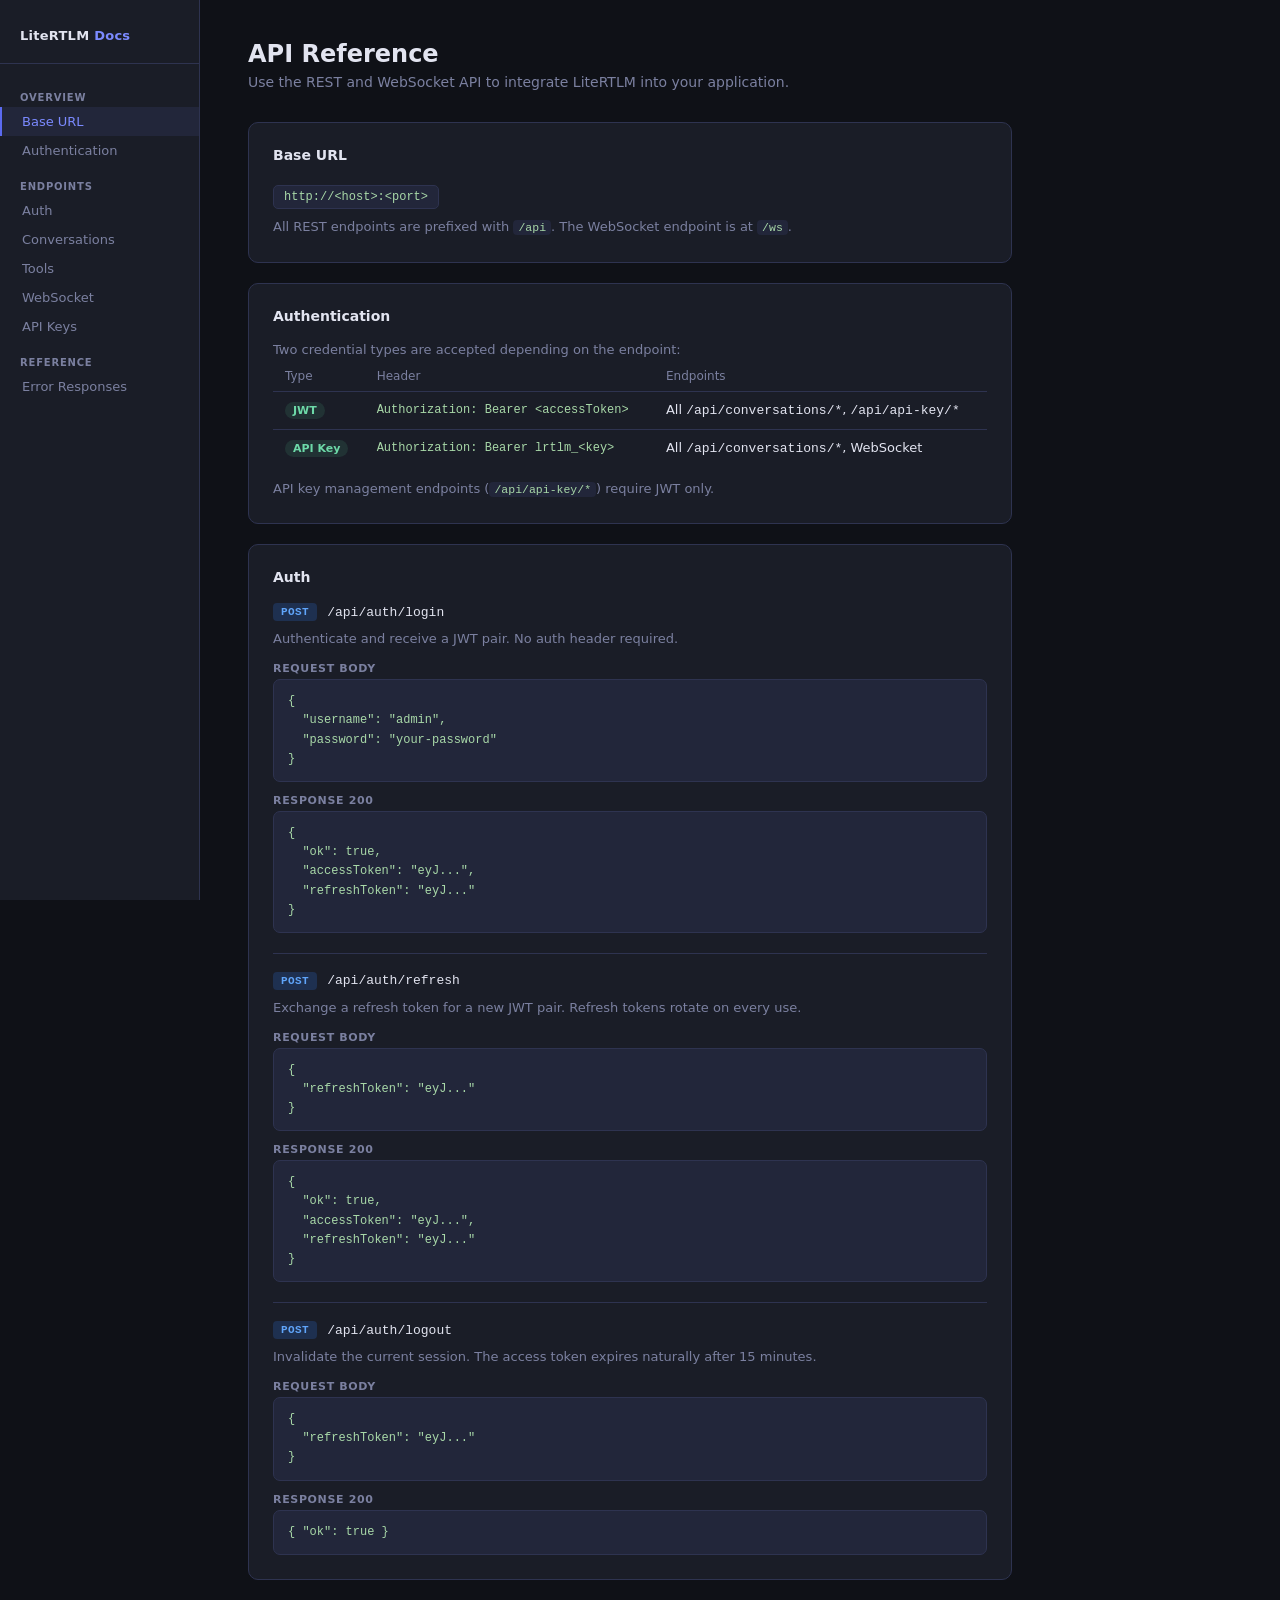
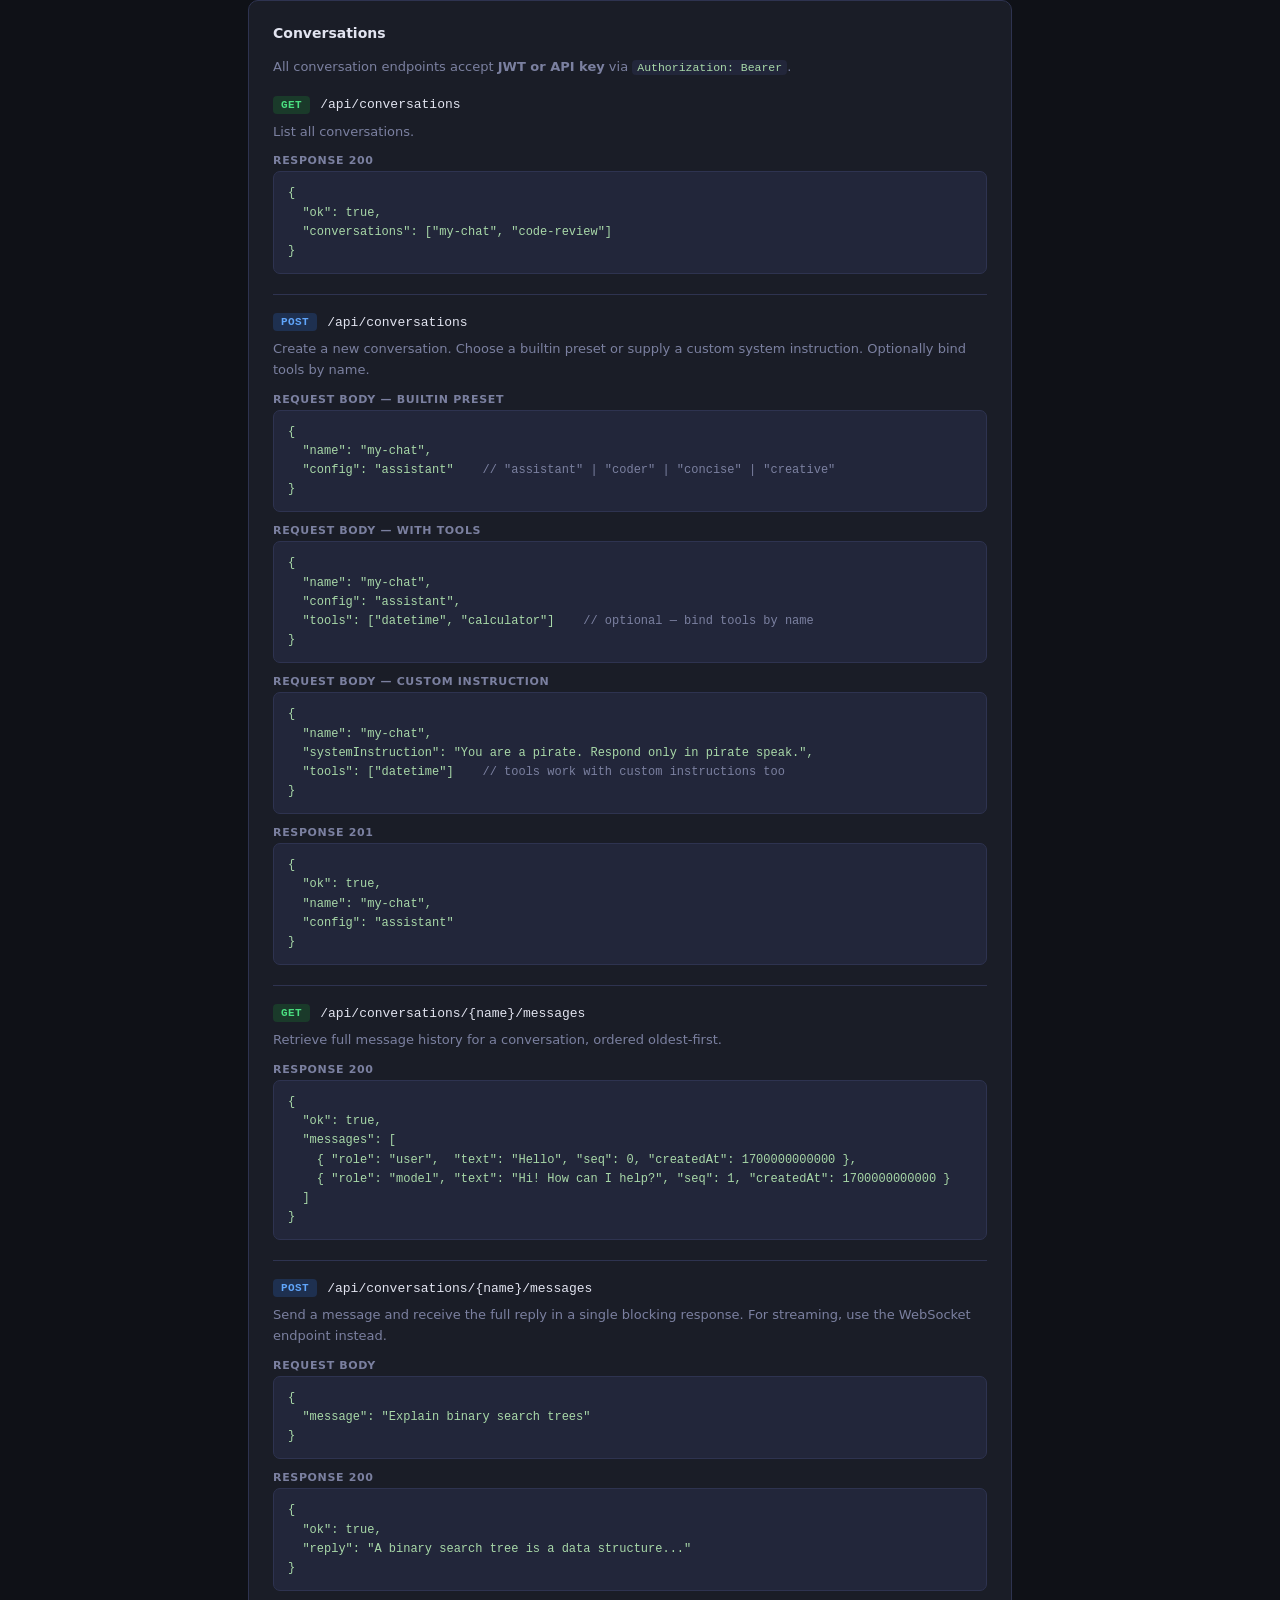
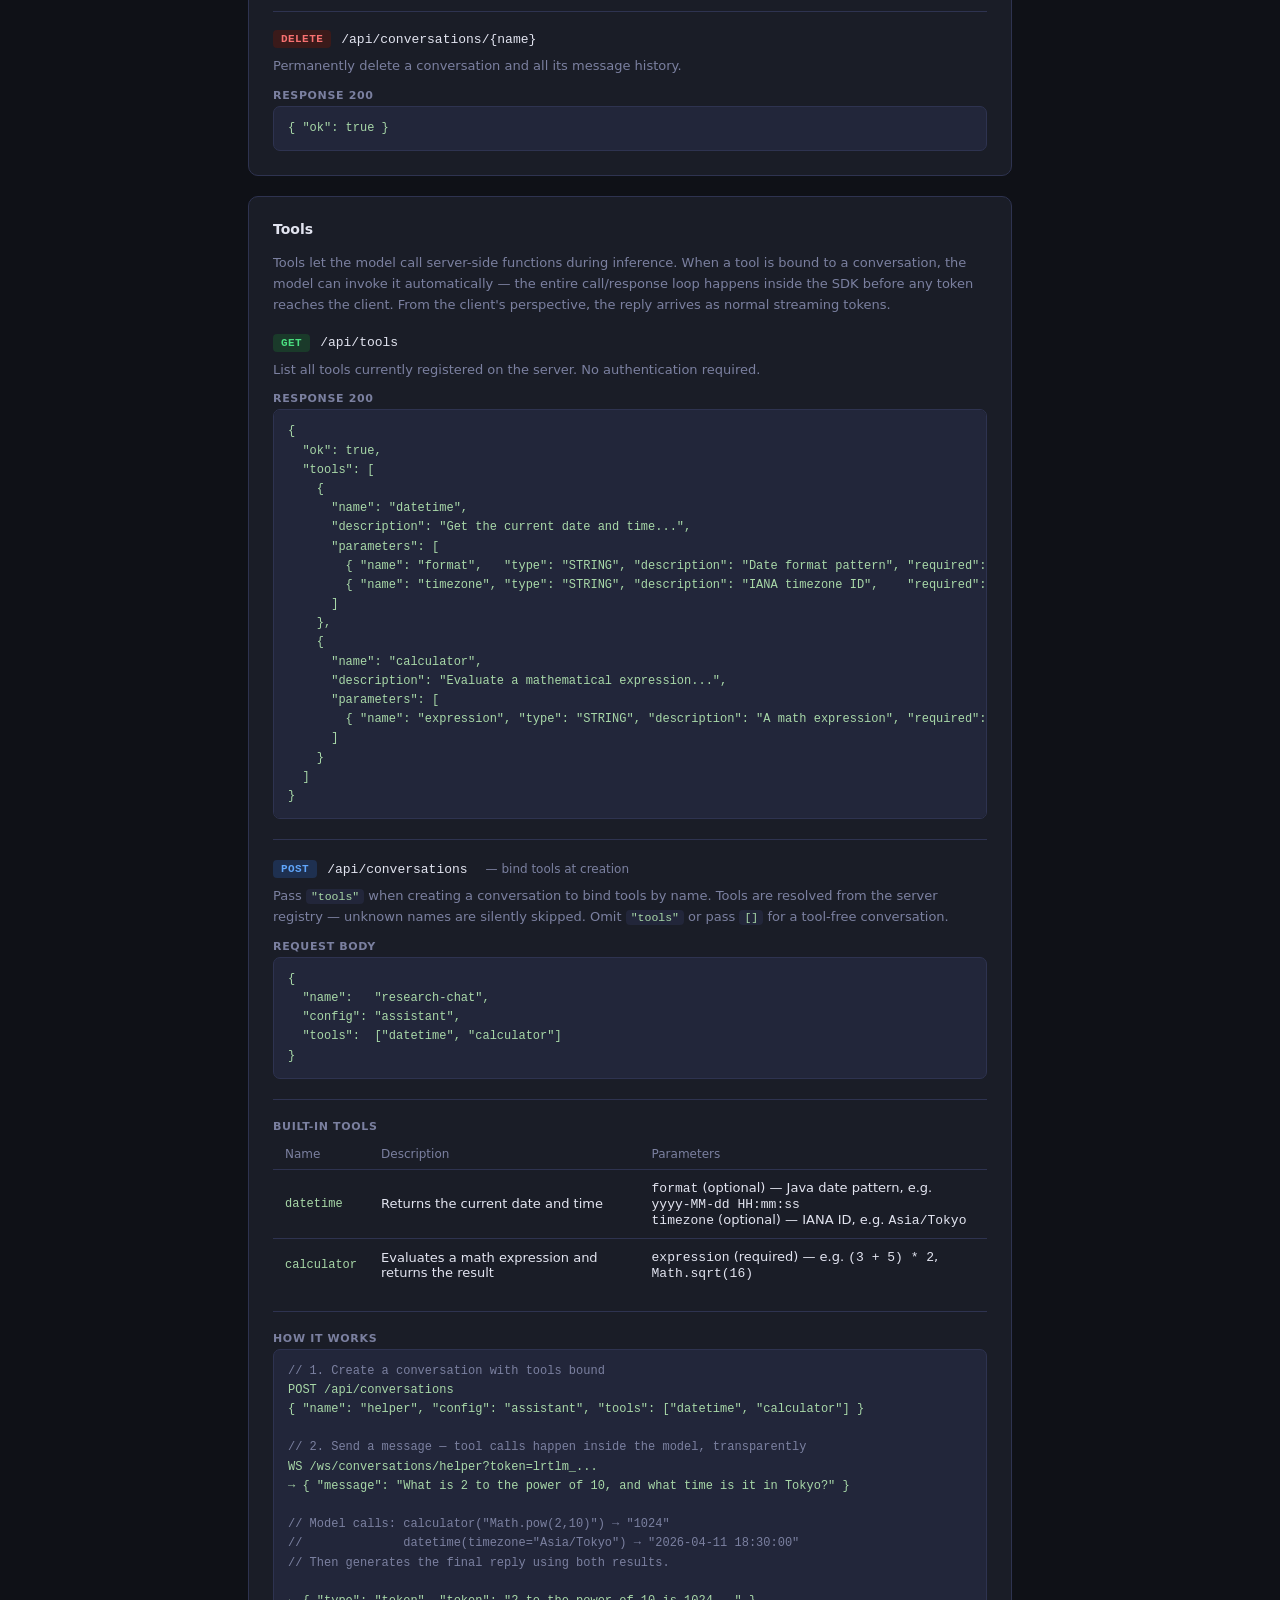
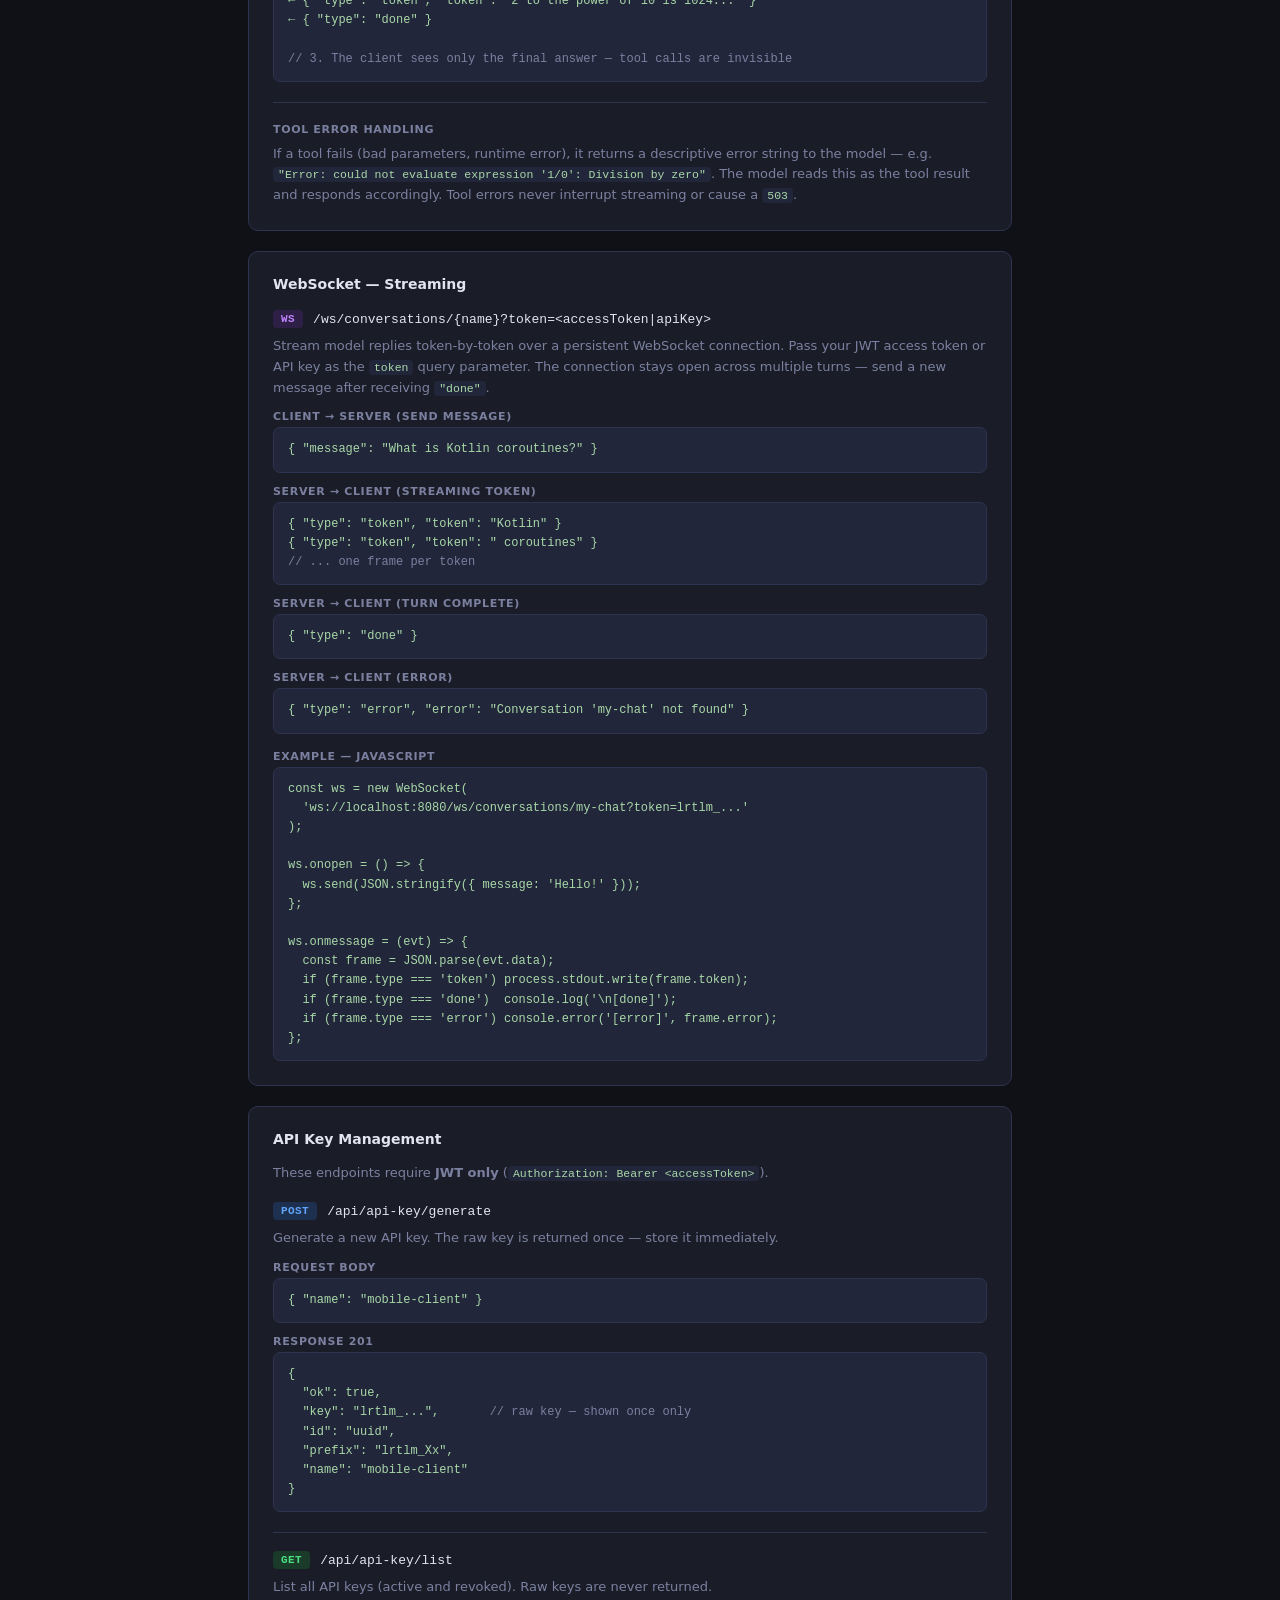
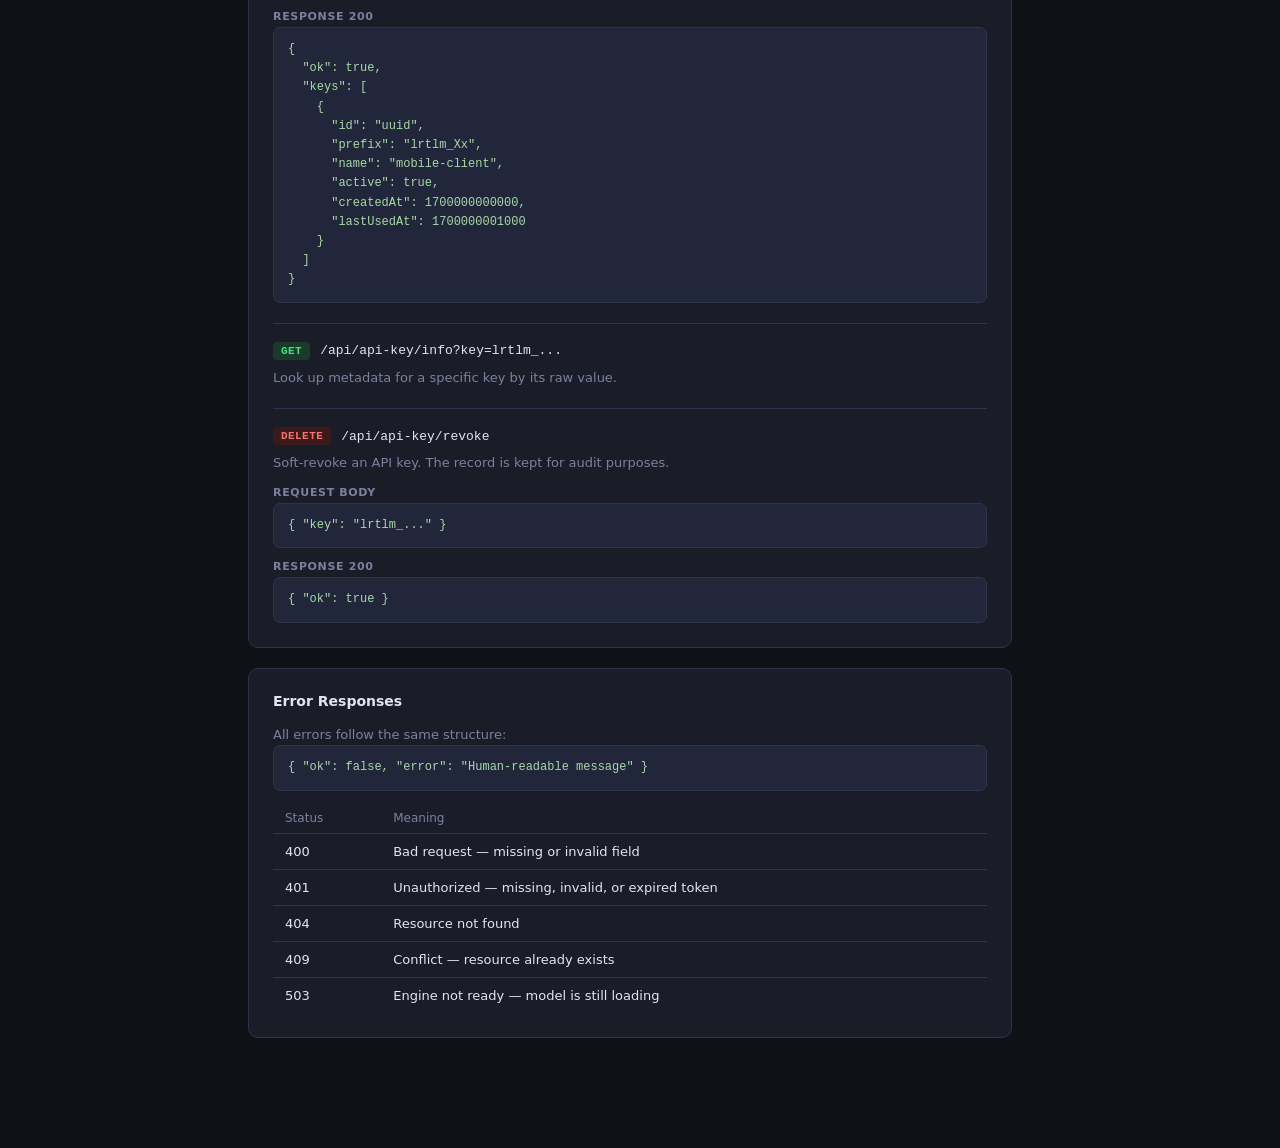
==== src/main/resources/static/docs.html @ c3e7288a "feat: add new built-in tools (RogoTool, GithubTool, TrelloTool); update ToolRegistry and message han" ====
<!DOCTYPE html>
<html lang="en">
<head>
  <meta charset="UTF-8">
  <meta name="viewport" content="width=device-width, initial-scale=1.0">
  <title>API Reference — LiteRTLM Gateway</title>
  <link rel="stylesheet" href="app.css">
  <style>
    /* ── Docs standalone layout ───────────────────────────────────── */
    html { scroll-behavior: smooth; }
    body { background: var(--bg); color: var(--text); font-family: var(--font); font-size: 14px; }

    .docs-layout {
      display: flex;
      min-height: 100vh;
    }

    /* Sticky left sidebar — sticks to viewport as the PAGE scrolls */
    .docs-sidebar {
      width: 200px;
      flex-shrink: 0;
      position: sticky;
      top: 0;
      height: 100vh;
      overflow-y: auto;
      background: var(--surface);
      border-right: 1px solid var(--border);
      padding: 28px 0 28px;
      display: flex;
      flex-direction: column;
    }

    .docs-sidebar-logo {
      font-size: 13px;
      font-weight: 700;
      color: var(--text);
      padding: 0 20px 20px;
      border-bottom: 1px solid var(--border);
      margin-bottom: 12px;
      letter-spacing: .02em;
    }
    .docs-sidebar-logo span { color: var(--accent-h); }

    .docs-sidebar a {
      display: block;
      padding: 7px 20px;
      font-size: 13px;
      color: var(--text-dim);
      text-decoration: none;
      border-left: 2px solid transparent;
      transition: color .15s, border-color .15s;
      cursor: pointer;
    }
    .docs-sidebar a:hover  { color: var(--text); border-left-color: var(--border); }
    .docs-sidebar a.active { color: var(--accent-h); border-left-color: var(--accent); font-weight: 500; }

    .docs-sidebar-section {
      font-size: 10px;
      font-weight: 700;
      text-transform: uppercase;
      letter-spacing: .08em;
      color: var(--text-dim);
      padding: 16px 20px 4px;
    }

    /* Main content — plain flow, window scrolls */
    .docs-content {
      flex: 1;
      padding: 40px 48px 80px;
      max-width: 860px;
      min-width: 0;
    }

    .docs-content h1 {
      font-size: 24px;
      font-weight: 700;
      margin-bottom: 6px;
    }

    .docs-content .subtitle {
      color: var(--text-dim);
      font-size: 14px;
      margin-bottom: 32px;
    }

    /* Section scroll-margin so sticky sidebar doesn't overlap anchors */
    .card[id] { scroll-margin-top: 24px; }
  </style>
</head>
<body>

<div class="docs-layout">

  <!-- ── Sidebar ──────────────────────────────────────────────────── -->
  <nav class="docs-sidebar">
    <div class="docs-sidebar-logo">LiteRTLM <span>Docs</span></div>

    <div class="docs-sidebar-section">Overview</div>
    <a href="#docs-baseurl">Base URL</a>
    <a href="#docs-authentication">Authentication</a>

    <div class="docs-sidebar-section">Endpoints</div>
    <a href="#docs-auth">Auth</a>
    <a href="#docs-conversations">Conversations</a>
    <a href="#docs-tools">Tools</a>
    <a href="#docs-websocket">WebSocket</a>
    <a href="#docs-apikeys">API Keys</a>

    <div class="docs-sidebar-section">Reference</div>
    <a href="#docs-errors">Error Responses</a>
  </nav>

  <!-- ── Content ──────────────────────────────────────────────────── -->
  <div class="docs-content" id="docs-content">

    <h1>API Reference</h1>
    <p class="subtitle">Use the REST and WebSocket API to integrate LiteRTLM into your application.</p>

    <!-- Base URL -->
    <div class="card" id="docs-baseurl">
      <div class="card-title">Base URL</div>
      <code class="docs-code-inline">http://&lt;host&gt;:&lt;port&gt;</code>
      <p class="docs-p">All REST endpoints are prefixed with <code>/api</code>. The WebSocket endpoint is at <code>/ws</code>.</p>
    </div>

    <!-- Authentication overview -->
    <div class="card" id="docs-authentication">
      <div class="card-title">Authentication</div>
      <p class="docs-p">Two credential types are accepted depending on the endpoint:</p>
      <table class="key-table">
        <thead><tr><th>Type</th><th>Header</th><th>Endpoints</th></tr></thead>
        <tbody>
          <tr>
            <td><span class="badge badge-active">JWT</span></td>
            <td class="monospace">Authorization: Bearer &lt;accessToken&gt;</td>
            <td>All <code>/api/conversations/*</code>, <code>/api/api-key/*</code></td>
          </tr>
          <tr>
            <td><span class="badge badge-active">API Key</span></td>
            <td class="monospace">Authorization: Bearer lrtlm_&lt;key&gt;</td>
            <td>All <code>/api/conversations/*</code>, WebSocket</td>
          </tr>
        </tbody>
      </table>
      <p class="docs-p" style="margin-top:12px;">API key management endpoints (<code>/api/api-key/*</code>) require JWT only.</p>
    </div>

    <!-- Auth endpoints -->
    <div class="card" id="docs-auth">
      <div class="card-title">Auth</div>

      <div class="docs-endpoint">
        <span class="docs-method post">POST</span>
        <span class="docs-path">/api/auth/login</span>
      </div>
      <p class="docs-p">Authenticate and receive a JWT pair. No auth header required.</p>
      <div class="docs-label">Request body</div>
      <pre class="docs-pre">{
  "username": "admin",
  "password": "your-password"
}</pre>
      <div class="docs-label">Response 200</div>
      <pre class="docs-pre">{
  "ok": true,
  "accessToken": "eyJ...",
  "refreshToken": "eyJ..."
}</pre>

      <div class="docs-divider"></div>

      <div class="docs-endpoint">
        <span class="docs-method post">POST</span>
        <span class="docs-path">/api/auth/refresh</span>
      </div>
      <p class="docs-p">Exchange a refresh token for a new JWT pair. Refresh tokens rotate on every use.</p>
      <div class="docs-label">Request body</div>
      <pre class="docs-pre">{
  "refreshToken": "eyJ..."
}</pre>
      <div class="docs-label">Response 200</div>
      <pre class="docs-pre">{
  "ok": true,
  "accessToken": "eyJ...",
  "refreshToken": "eyJ..."
}</pre>

      <div class="docs-divider"></div>

      <div class="docs-endpoint">
        <span class="docs-method post">POST</span>
        <span class="docs-path">/api/auth/logout</span>
      </div>
      <p class="docs-p">Invalidate the current session. The access token expires naturally after 15 minutes.</p>
      <div class="docs-label">Request body</div>
      <pre class="docs-pre">{
  "refreshToken": "eyJ..."
}</pre>
      <div class="docs-label">Response 200</div>
      <pre class="docs-pre">{ "ok": true }</pre>
    </div>

    <!-- Conversations -->
    <div class="card" id="docs-conversations">
      <div class="card-title">Conversations</div>
      <p class="docs-p">All conversation endpoints accept <strong>JWT or API key</strong> via <code>Authorization: Bearer</code>.</p>

      <div class="docs-endpoint">
        <span class="docs-method get">GET</span>
        <span class="docs-path">/api/conversations</span>
      </div>
      <p class="docs-p">List all conversations.</p>
      <div class="docs-label">Response 200</div>
      <pre class="docs-pre">{
  "ok": true,
  "conversations": ["my-chat", "code-review"]
}</pre>

      <div class="docs-divider"></div>

      <div class="docs-endpoint">
        <span class="docs-method post">POST</span>
        <span class="docs-path">/api/conversations</span>
      </div>
      <p class="docs-p">Create a new conversation. Choose a builtin preset or supply a custom system instruction. Optionally bind tools by name.</p>
      <div class="docs-label">Request body — builtin preset</div>
      <pre class="docs-pre">{
  "name": "my-chat",
  "config": "assistant"    <span class="docs-comment">// "assistant" | "coder" | "concise" | "creative"</span>
}</pre>
      <div class="docs-label">Request body — with tools</div>
      <pre class="docs-pre">{
  "name": "my-chat",
  "config": "assistant",
  "tools": ["datetime", "calculator"]    <span class="docs-comment">// optional — bind tools by name</span>
}</pre>
      <div class="docs-label">Request body — custom instruction</div>
      <pre class="docs-pre">{
  "name": "my-chat",
  "systemInstruction": "You are a pirate. Respond only in pirate speak.",
  "tools": ["datetime"]    <span class="docs-comment">// tools work with custom instructions too</span>
}</pre>
      <div class="docs-label">Response 201</div>
      <pre class="docs-pre">{
  "ok": true,
  "name": "my-chat",
  "config": "assistant"
}</pre>

      <div class="docs-divider"></div>

      <div class="docs-endpoint">
        <span class="docs-method get">GET</span>
        <span class="docs-path">/api/conversations/{name}/messages</span>
      </div>
      <p class="docs-p">Retrieve full message history for a conversation, ordered oldest-first.</p>
      <div class="docs-label">Response 200</div>
      <pre class="docs-pre">{
  "ok": true,
  "messages": [
    { "role": "user",  "text": "Hello", "seq": 0, "createdAt": 1700000000000 },
    { "role": "model", "text": "Hi! How can I help?", "seq": 1, "createdAt": 1700000000000 }
  ]
}</pre>

      <div class="docs-divider"></div>

      <div class="docs-endpoint">
        <span class="docs-method post">POST</span>
        <span class="docs-path">/api/conversations/{name}/messages</span>
      </div>
      <p class="docs-p">Send a message and receive the full reply in a single blocking response. For streaming, use the WebSocket endpoint instead.</p>
      <div class="docs-label">Request body</div>
      <pre class="docs-pre">{
  "message": "Explain binary search trees"
}</pre>
      <div class="docs-label">Response 200</div>
      <pre class="docs-pre">{
  "ok": true,
  "reply": "A binary search tree is a data structure..."
}</pre>

      <div class="docs-divider"></div>

      <div class="docs-endpoint">
        <span class="docs-method delete">DELETE</span>
        <span class="docs-path">/api/conversations/{name}</span>
      </div>
      <p class="docs-p">Permanently delete a conversation and all its message history.</p>
      <div class="docs-label">Response 200</div>
      <pre class="docs-pre">{ "ok": true }</pre>
    </div>

    <!-- Tools -->
    <div class="card" id="docs-tools">
      <div class="card-title">Tools</div>
      <p class="docs-p">
        Tools let the model call server-side functions during inference.
        When a tool is bound to a conversation, the model can invoke it automatically
        — the entire call/response loop happens inside the SDK before any token reaches
        the client. From the client's perspective, the reply arrives as normal streaming tokens.
      </p>

      <div class="docs-endpoint">
        <span class="docs-method get">GET</span>
        <span class="docs-path">/api/tools</span>
      </div>
      <p class="docs-p">List all tools currently registered on the server. No authentication required.</p>
      <div class="docs-label">Response 200</div>
      <pre class="docs-pre">{
  "ok": true,
  "tools": [
    {
      "name": "datetime",
      "description": "Get the current date and time...",
      "parameters": [
        { "name": "format",   "type": "STRING", "description": "Date format pattern", "required": false },
        { "name": "timezone", "type": "STRING", "description": "IANA timezone ID",    "required": false }
      ]
    },
    {
      "name": "calculator",
      "description": "Evaluate a mathematical expression...",
      "parameters": [
        { "name": "expression", "type": "STRING", "description": "A math expression", "required": true }
      ]
    }
  ]
}</pre>

      <div class="docs-divider"></div>

      <div class="docs-endpoint" style="margin-top:20px;">
        <span class="docs-method post">POST</span>
        <span class="docs-path">/api/conversations</span>
        <span style="font-size:12px;color:var(--text-dim);margin-left:8px;">— bind tools at creation</span>
      </div>
      <p class="docs-p">
        Pass <code>"tools"</code> when creating a conversation to bind tools by name.
        Tools are resolved from the server registry — unknown names are silently skipped.
        Omit <code>"tools"</code> or pass <code>[]</code> for a tool-free conversation.
      </p>
      <div class="docs-label">Request body</div>
      <pre class="docs-pre">{
  "name":   "research-chat",
  "config": "assistant",
  "tools":  ["datetime", "calculator"]
}</pre>

      <div class="docs-divider"></div>

      <div class="docs-label" style="margin-top:20px;">Built-in tools</div>
      <table class="key-table" style="margin-top:6px;">
        <thead>
          <tr><th>Name</th><th>Description</th><th>Parameters</th></tr>
        </thead>
        <tbody>
          <tr>
            <td class="monospace">datetime</td>
            <td>Returns the current date and time</td>
            <td>
              <code>format</code> (optional) — Java date pattern, e.g. <code>yyyy-MM-dd HH:mm:ss</code><br>
              <code>timezone</code> (optional) — IANA ID, e.g. <code>Asia/Tokyo</code>
            </td>
          </tr>
          <tr>
            <td class="monospace">calculator</td>
            <td>Evaluates a math expression and returns the result</td>
            <td>
              <code>expression</code> (required) — e.g. <code>(3 + 5) * 2</code>, <code>Math.sqrt(16)</code>
            </td>
          </tr>
        </tbody>
      </table>

      <div class="docs-divider"></div>

      <div class="docs-label" style="margin-top:20px;">How it works</div>
      <pre class="docs-pre"><span class="docs-comment">// 1. Create a conversation with tools bound</span>
POST /api/conversations
{ "name": "helper", "config": "assistant", "tools": ["datetime", "calculator"] }

<span class="docs-comment">// 2. Send a message — tool calls happen inside the model, transparently</span>
WS /ws/conversations/helper?token=lrtlm_...
→ { "message": "What is 2 to the power of 10, and what time is it in Tokyo?" }

<span class="docs-comment">// Model calls: calculator("Math.pow(2,10)") → "1024"</span>
<span class="docs-comment">//              datetime(timezone="Asia/Tokyo") → "2026-04-11 18:30:00"</span>
<span class="docs-comment">// Then generates the final reply using both results.</span>

← { "type": "token", "token": "2 to the power of 10 is 1024..." }
← { "type": "done" }

<span class="docs-comment">// 3. The client sees only the final answer — tool calls are invisible</span></pre>

      <div class="docs-divider"></div>

      <div class="docs-label" style="margin-top:20px;">Tool error handling</div>
      <p class="docs-p">
        If a tool fails (bad parameters, runtime error), it returns a descriptive error string
        to the model — e.g. <code>"Error: could not evaluate expression '1/0': Division by zero"</code>.
        The model reads this as the tool result and responds accordingly.
        Tool errors never interrupt streaming or cause a <code>503</code>.
      </p>
    </div>

    <!-- WebSocket -->
    <div class="card" id="docs-websocket">
      <div class="card-title">WebSocket — Streaming</div>
      <div class="docs-endpoint">
        <span class="docs-method ws">WS</span>
        <span class="docs-path">/ws/conversations/{name}?token=&lt;accessToken|apiKey&gt;</span>
      </div>
      <p class="docs-p">
        Stream model replies token-by-token over a persistent WebSocket connection.
        Pass your JWT access token or API key as the <code>token</code> query parameter.
        The connection stays open across multiple turns — send a new message after receiving <code>"done"</code>.
      </p>

      <div class="docs-label">Client → Server (send message)</div>
      <pre class="docs-pre">{ "message": "What is Kotlin coroutines?" }</pre>

      <div class="docs-label">Server → Client (streaming token)</div>
      <pre class="docs-pre">{ "type": "token", "token": "Kotlin" }
{ "type": "token", "token": " coroutines" }
<span class="docs-comment">// ... one frame per token</span></pre>

      <div class="docs-label">Server → Client (turn complete)</div>
      <pre class="docs-pre">{ "type": "done" }</pre>

      <div class="docs-label">Server → Client (error)</div>
      <pre class="docs-pre">{ "type": "error", "error": "Conversation 'my-chat' not found" }</pre>

      <div class="docs-label" style="margin-top:16px;">Example — JavaScript</div>
      <pre class="docs-pre">const ws = new WebSocket(
  'ws://localhost:8080/ws/conversations/my-chat?token=lrtlm_...'
);

ws.onopen = () => {
  ws.send(JSON.stringify({ message: 'Hello!' }));
};

ws.onmessage = (evt) => {
  const frame = JSON.parse(evt.data);
  if (frame.type === 'token') process.stdout.write(frame.token);
  if (frame.type === 'done')  console.log('\n[done]');
  if (frame.type === 'error') console.error('[error]', frame.error);
};</pre>
    </div>

    <!-- API Keys -->
    <div class="card" id="docs-apikeys">
      <div class="card-title">API Key Management</div>
      <p class="docs-p">These endpoints require <strong>JWT only</strong> (<code>Authorization: Bearer &lt;accessToken&gt;</code>).</p>

      <div class="docs-endpoint">
        <span class="docs-method post">POST</span>
        <span class="docs-path">/api/api-key/generate</span>
      </div>
      <p class="docs-p">Generate a new API key. The raw key is returned once — store it immediately.</p>
      <div class="docs-label">Request body</div>
      <pre class="docs-pre">{ "name": "mobile-client" }</pre>
      <div class="docs-label">Response 201</div>
      <pre class="docs-pre">{
  "ok": true,
  "key": "lrtlm_...",       <span class="docs-comment">// raw key — shown once only</span>
  "id": "uuid",
  "prefix": "lrtlm_Xx",
  "name": "mobile-client"
}</pre>

      <div class="docs-divider"></div>

      <div class="docs-endpoint">
        <span class="docs-method get">GET</span>
        <span class="docs-path">/api/api-key/list</span>
      </div>
      <p class="docs-p">List all API keys (active and revoked). Raw keys are never returned.</p>
      <div class="docs-label">Response 200</div>
      <pre class="docs-pre">{
  "ok": true,
  "keys": [
    {
      "id": "uuid",
      "prefix": "lrtlm_Xx",
      "name": "mobile-client",
      "active": true,
      "createdAt": 1700000000000,
      "lastUsedAt": 1700000001000
    }
  ]
}</pre>

      <div class="docs-divider"></div>

      <div class="docs-endpoint">
        <span class="docs-method get">GET</span>
        <span class="docs-path">/api/api-key/info?key=lrtlm_...</span>
      </div>
      <p class="docs-p">Look up metadata for a specific key by its raw value.</p>

      <div class="docs-divider"></div>

      <div class="docs-endpoint">
        <span class="docs-method delete">DELETE</span>
        <span class="docs-path">/api/api-key/revoke</span>
      </div>
      <p class="docs-p">Soft-revoke an API key. The record is kept for audit purposes.</p>
      <div class="docs-label">Request body</div>
      <pre class="docs-pre">{ "key": "lrtlm_..." }</pre>
      <div class="docs-label">Response 200</div>
      <pre class="docs-pre">{ "ok": true }</pre>
    </div>

    <!-- Error responses -->
    <div class="card" id="docs-errors">
      <div class="card-title">Error Responses</div>
      <p class="docs-p">All errors follow the same structure:</p>
      <pre class="docs-pre">{ "ok": false, "error": "Human-readable message" }</pre>
      <table class="key-table" style="margin-top:12px;">
        <thead><tr><th>Status</th><th>Meaning</th></tr></thead>
        <tbody>
          <tr><td>400</td><td>Bad request — missing or invalid field</td></tr>
          <tr><td>401</td><td>Unauthorized — missing, invalid, or expired token</td></tr>
          <tr><td>404</td><td>Resource not found</td></tr>
          <tr><td>409</td><td>Conflict — resource already exists</td></tr>
          <tr><td>503</td><td>Engine not ready — model is still loading</td></tr>
        </tbody>
      </table>
    </div>

  </div><!-- /docs-content -->
</div><!-- /docs-layout -->

<script>
  // Sidebar links use plain href="#id" — the browser + html { scroll-behavior: smooth }
  // handles scrolling natively via window scroll. This script only highlights
  // the active sidebar link as the user scrolls.

  const sections = Array.from(document.querySelectorAll('.card[id]'));
  const links    = Array.from(document.querySelectorAll('.docs-sidebar a[href^="#"]'));

  function updateActive() {
    let current = sections[0]?.id ?? null;
    for (const sec of sections) {
      if (sec.getBoundingClientRect().top <= 60) current = sec.id;
    }
    links.forEach(a => {
      a.classList.toggle('active', a.getAttribute('href') === '#' + current);
    });
  }

  window.addEventListener('scroll', updateActive, { passive: true });
  updateActive();
</script>
</body>
</html>
---- src/main/resources/static/app.css ----
/* ── Reset & base ─────────────────────────────────────────────────────── */
*, *::before, *::after { box-sizing: border-box; margin: 0; padding: 0; }

:root {
  --bg:        #0f1117;
  --surface:   #1a1d27;
  --surface2:  #22263a;
  --border:    #2e3350;
  --accent:    #5b6af0;
  --accent-h:  #7b8aff;
  --danger:    #e05b5b;
  --success:   #4caf83;
  --text:      #e2e4f0;
  --text-dim:  #7b80a0;
  --text-code: #a8d8a8;
  --radius:    10px;
  --font:      'Inter', system-ui, sans-serif;
  --mono:      'JetBrains Mono', 'Fira Code', monospace;
}

html, body { height: 100%; background: var(--bg); color: var(--text); font-family: var(--font); font-size: 14px; }

/* ── Layout ───────────────────────────────────────────────────────────── */
#app { display: flex; height: 100vh; overflow: hidden; }

nav {
  width: 220px; flex-shrink: 0;
  background: var(--surface);
  border-right: 1px solid var(--border);
  display: flex; flex-direction: column;
  padding: 20px 0;
}

nav .logo {
  padding: 0 20px 24px;
  font-size: 15px; font-weight: 700;
  color: var(--accent-h);
  letter-spacing: 0.5px;
}
nav .logo span { color: var(--text-dim); font-weight: 400; }

nav a {
  display: flex; align-items: center; gap: 10px;
  padding: 10px 20px;
  color: var(--text-dim);
  text-decoration: none;
  font-size: 13px; font-weight: 500;
  border-left: 3px solid transparent;
  transition: color .15s, background .15s, border-color .15s;
  cursor: pointer;
}
nav a:hover { color: var(--text); background: var(--surface2); }
nav a.active { color: var(--text); border-left-color: var(--accent); background: var(--surface2); }
nav a svg { width: 16px; height: 16px; flex-shrink: 0; }

nav .spacer { flex: 1; }

#auth-status {
  padding: 12px 20px;
  border-top: 1px solid var(--border);
  font-size: 12px;
  color: var(--text-dim);
}
#auth-status strong { display: block; color: var(--text); margin-bottom: 2px; }
#logout-btn {
  margin-top: 8px;
  background: none; border: 1px solid var(--border);
  color: var(--text-dim); padding: 5px 10px;
  border-radius: 6px; cursor: pointer; font-size: 12px;
  transition: border-color .15s, color .15s;
  width: 100%;
}
#logout-btn:hover { border-color: var(--danger); color: var(--danger); }

main { flex: 1; overflow: hidden; padding: 32px; }
/* Conversations page needs full height — override main padding */
main:has(#page-conversations.active) { padding: 0; overflow: hidden; }

.page { display: none; max-width: 860px; margin: 0 auto; }
.page.active { display: block; }

h1 { font-size: 20px; font-weight: 700; margin-bottom: 4px; }
.subtitle { color: var(--text-dim); font-size: 13px; margin-bottom: 28px; }

/* ── Cards ────────────────────────────────────────────────────────────── */
.card {
  background: var(--surface); border: 1px solid var(--border);
  border-radius: var(--radius); padding: 24px; margin-bottom: 20px;
}
.card-title {
  font-size: 14px; font-weight: 600;
  margin-bottom: 16px; color: var(--text);
}

/* ── Forms ────────────────────────────────────────────────────────────── */
.field { margin-bottom: 14px; }
.field label { display: block; font-size: 12px; color: var(--text-dim); margin-bottom: 6px; font-weight: 500; }
.field input, .field select, .field textarea {
  width: 100%;
  background: var(--surface2); border: 1px solid var(--border);
  color: var(--text); padding: 9px 12px;
  border-radius: 7px; font-size: 13px; font-family: var(--font);
  outline: none; transition: border-color .15s;
}
.field input:focus, .field select:focus, .field textarea:focus { border-color: var(--accent); }
.field textarea { resize: vertical; min-height: 70px; }
.field select option { background: var(--surface2); }

.row { display: flex; gap: 12px; }
.row .field { flex: 1; }

/* ── Buttons ──────────────────────────────────────────────────────────── */
.btn {
  display: inline-flex; align-items: center; gap: 6px;
  padding: 9px 18px; border-radius: 7px;
  font-size: 13px; font-weight: 600; cursor: pointer;
  border: none; transition: opacity .15s, background .15s;
}
.btn:disabled { opacity: .45; cursor: not-allowed; }
.btn-primary { background: var(--accent); color: #fff; }
.btn-primary:hover:not(:disabled) { background: var(--accent-h); }
.btn-danger  { background: var(--danger); color: #fff; }
.btn-danger:hover:not(:disabled)  { opacity: .85; }
.btn-ghost   { background: var(--surface2); color: var(--text); border: 1px solid var(--border); }
.btn-ghost:hover:not(:disabled)   { border-color: var(--accent); color: var(--accent-h); }
.btn-sm { padding: 5px 12px; font-size: 12px; }

/* ── Alerts ───────────────────────────────────────────────────────────── */
.alert {
  padding: 10px 14px; border-radius: 7px;
  font-size: 13px; margin-top: 12px;
  display: none;
}
.alert.show { display: block; }
.alert-error   { background: rgba(224,91,91,.12);  color: #f08080; border: 1px solid rgba(224,91,91,.25); }
.alert-success { background: rgba(76,175,131,.12); color: #6dd9a8; border: 1px solid rgba(76,175,131,.25); }

/* ── Badge ────────────────────────────────────────────────────────────── */
.badge {
  display: inline-block; padding: 2px 8px; border-radius: 20px;
  font-size: 11px; font-weight: 600;
}
.badge-active  { background: rgba(76,175,131,.15); color: #6dd9a8; }
.badge-revoked { background: rgba(224,91,91,.15);  color: #f08080; }

/* ── Login screen ─────────────────────────────────────────────────────── */
#login-screen {
  display: flex; align-items: center; justify-content: center;
  height: 100vh; background: var(--bg);
}
.login-box { width: 380px; }
.login-logo { font-size: 22px; font-weight: 700; color: var(--accent-h); margin-bottom: 6px; }
.login-tagline { color: var(--text-dim); margin-bottom: 32px; font-size: 13px; }

.local-hint {
  display: none;
  font-size: 12px; color: var(--success);
  margin-bottom: 12px; padding: 8px 10px;
  background: rgba(76,175,131,.08);
  border-radius: 6px; border: 1px solid rgba(76,175,131,.2);
}

/* ── Conversation page ────────────────────────────────────────────────── */

/* The page itself fills the viewport — no card padding, no max-width cap */
#page-conversations {
  max-width: none !important;
  padding: 0 !important;
}
#page-conversations.active {
  height: 100vh;
  display: flex;
  flex-direction: column;
}
#page-conversations h1,
#page-conversations .subtitle { display: none; } /* title lives in the toolbar */

.conv-layout {
  display: flex;
  flex: 1;
  overflow: hidden;
  height: 100%;
}

/* ── Left sidebar ─────────────────────────────────────────────────────── */
.conv-sidebar {
  width: 240px;
  flex-shrink: 0;
  background: var(--surface);
  border-right: 1px solid var(--border);
  display: flex;
  flex-direction: column;
  padding: 16px 12px;
  gap: 10px;
}
.conv-sidebar-header {
  font-size: 11px;
  font-weight: 600;
  color: var(--text-dim);
  text-transform: uppercase;
  letter-spacing: .6px;
  padding: 0 4px 4px;
}
.conv-list {
  flex: 1;
  overflow-y: auto;
  display: flex;
  flex-direction: column;
  gap: 3px;
}
.conv-item {
  padding: 8px 10px;
  border-radius: 7px;
  cursor: pointer;
  font-size: 13px;
  font-weight: 500;
  color: var(--text-dim);
  transition: background .12s, color .12s;
  display: flex;
  align-items: center;
  justify-content: space-between;
  border: none;
}
.conv-item:hover  { background: var(--surface2); color: var(--text); }
.conv-item.active { background: var(--surface2); color: var(--text); }
.conv-item.active::before {
  content: '';
  display: inline-block;
  width: 3px; height: 3px;
  background: var(--accent);
  border-radius: 50%;
  margin-right: 7px;
  flex-shrink: 0;
}
.conv-item .del-conv {
  color: var(--text-dim);
  font-size: 15px;
  line-height: 1;
  opacity: 0;
  padding: 0 2px;
  border-radius: 3px;
  flex-shrink: 0;
}
.conv-item:hover .del-conv { opacity: 1; }
.conv-item .del-conv:hover  { color: var(--danger); background: rgba(224,91,91,.12); }

/* ── Chat area ────────────────────────────────────────────────────────── */
.conv-main {
  flex: 1;
  display: flex;
  flex-direction: column;
  overflow: hidden;
  position: relative;
  background: var(--bg);
}

/* Top toolbar */
.chat-toolbar {
  display: flex;
  align-items: center;
  padding: 12px 24px;
  border-bottom: 1px solid var(--border);
  background: var(--bg);
  gap: 10px;
  flex-shrink: 0;
}
.chat-toolbar-title {
  font-size: 14px;
  font-weight: 600;
  color: var(--text);
}

/* Scrollable thread */
.chat-box {
  flex: 1;
  overflow-y: auto;
  padding: 32px 24px 16px;
  display: flex;
  flex-direction: column;
  gap: 0;
}
.chat-empty {
  color: var(--text-dim);
  font-size: 14px;
  text-align: center;
  margin: auto;
  line-height: 2;
}
.chat-empty strong { display: block; font-size: 18px; color: var(--text); margin-bottom: 6px; }

/* ── Message rows (ChatGPT-style) ─────────────────────────────────────── */
.msg {
  display: flex;
  flex-direction: column;
  width: 100%;
  padding: 20px 0;
  border-bottom: 1px solid rgba(255,255,255,.04);
}
.msg:last-child { border-bottom: none; }

/* User message — compact, right-aligned pill */
.msg.user {
  align-items: flex-end;
}
.msg.user .msg-bubble {
  background: var(--surface2);
  border: 1px solid var(--border);
  color: var(--text);
  padding: 10px 16px;
  border-radius: 18px 18px 4px 18px;
  max-width: 70%;
  font-size: 14px;
  line-height: 1.6;
  white-space: pre-wrap;
  word-break: break-word;
}

/* Model response — full width prose */
.msg.model {
  align-items: flex-start;
}
.msg.model .msg-label {
  display: flex;
  align-items: center;
  gap: 8px;
  font-size: 12px;
  font-weight: 600;
  color: var(--accent-h);
  margin-bottom: 10px;
}
.msg.model .msg-label::before {
  content: '';
  display: inline-block;
  width: 20px; height: 20px;
  background: var(--accent);
  border-radius: 50%;
  background-image: url("data:image/svg+xml,%3Csvg xmlns='http://www.w3.org/2000/svg' viewBox='0 0 24 24' fill='white'%3E%3Cpath d='M12 2L2 7l10 5 10-5-10-5zM2 17l10 5 10-5M2 12l10 5 10-5'/%3E%3C/svg%3E");
  background-size: 12px;
  background-position: center;
  background-repeat: no-repeat;
}
.msg.model .msg-bubble {
  width: 100%;
  font-size: 15px;
  line-height: 1.75;
  color: var(--text);
}

/* User label — subtle, right-aligned */
.msg.user .msg-label {
  font-size: 11px;
  color: var(--text-dim);
  margin-bottom: 6px;
}

/* Streaming cursor */
.msg-bubble.streaming { opacity: .85; white-space: pre-wrap; }
.msg-bubble.streaming::after {
  content: '▋';
  animation: blink .6s infinite;
  margin-left: 2px;
  color: var(--accent);
}
@keyframes blink { 0%,100% { opacity: 1; } 50% { opacity: 0; } }

/* ── Markdown inside model bubbles ────────────────────────────────────── */
.msg-bubble.markdown { white-space: normal; }
.msg-bubble.markdown > *:first-child { margin-top: 0 !important; }
.msg-bubble.markdown > *:last-child  { margin-bottom: 0 !important; }

.msg-bubble.markdown p           { margin: 0 0 12px; }
.msg-bubble.markdown h1          { font-size: 20px; font-weight: 700; margin: 20px 0 8px; border-bottom: 1px solid var(--border); padding-bottom: 6px; }
.msg-bubble.markdown h2          { font-size: 17px; font-weight: 700; margin: 18px 0 7px; }
.msg-bubble.markdown h3          { font-size: 15px; font-weight: 600; margin: 14px 0 6px; }
.msg-bubble.markdown h4          { font-size: 14px; font-weight: 600; margin: 12px 0 5px; color: var(--text-dim); }
.msg-bubble.markdown ul,
.msg-bubble.markdown ol          { padding-left: 24px; margin: 4px 0 12px; }
.msg-bubble.markdown li          { margin-bottom: 5px; line-height: 1.65; }
.msg-bubble.markdown li p        { margin: 0; }
.msg-bubble.markdown li > ul,
.msg-bubble.markdown li > ol     { margin: 4px 0 4px; }
.msg-bubble.markdown strong      { font-weight: 700; color: var(--text); }
.msg-bubble.markdown em          { font-style: italic; color: var(--text-dim); }
.msg-bubble.markdown hr          { border: none; border-top: 1px solid var(--border); margin: 16px 0; }

/* Blockquote */
.msg-bubble.markdown blockquote {
  border-left: 3px solid var(--accent);
  padding: 8px 16px;
  margin: 10px 0;
  color: var(--text-dim);
  background: rgba(91,106,240,.06);
  border-radius: 0 8px 8px 0;
  font-style: italic;
}
.msg-bubble.markdown blockquote p { margin: 0; }

/* Inline code */
.msg-bubble.markdown code {
  font-family: var(--mono);
  font-size: 13px;
  background: rgba(0,0,0,.3);
  color: var(--text-code);
  padding: 2px 6px;
  border-radius: 4px;
  border: 1px solid rgba(255,255,255,.07);
}

/* Code blocks */
.code-block-wrap {
  position: relative;
  margin: 12px 0;
}
.code-block-wrap .code-lang {
  position: absolute;
  top: 0; left: 0;
  font-family: var(--mono);
  font-size: 11px;
  color: var(--text-dim);
  padding: 7px 14px;
  text-transform: uppercase;
  letter-spacing: .4px;
}
.msg-bubble.markdown pre {
  background: #0c0e18;
  border: 1px solid var(--border);
  border-radius: 10px;
  padding: 36px 16px 14px;
  overflow-x: auto;
  margin: 0;
}
.msg-bubble.markdown pre code {
  background: none;
  padding: 0;
  border: none;
  border-radius: 0;
  font-size: 13px;
  color: #c9d1d9;
  white-space: pre;
  line-height: 1.6;
}
.code-copy-btn {
  position: absolute;
  top: 7px; right: 10px;
  background: var(--surface2);
  border: 1px solid var(--border);
  color: var(--text-dim);
  padding: 3px 10px;
  border-radius: 5px;
  font-size: 11px;
  cursor: pointer;
  opacity: 0;
  transition: opacity .15s, color .15s, border-color .15s;
}
.code-block-wrap:hover .code-copy-btn { opacity: 1; }
.code-copy-btn:hover { color: var(--accent-h); border-color: var(--accent); }

/* Tables */
.msg-bubble.markdown table {
  border-collapse: collapse;
  width: 100%;
  margin: 10px 0;
  font-size: 13px;
  border-radius: 8px;
  overflow: hidden;
  border: 1px solid var(--border);
}
.msg-bubble.markdown th,
.msg-bubble.markdown td  { border: 1px solid var(--border); padding: 8px 14px; text-align: left; }
.msg-bubble.markdown th  { background: var(--surface2); font-weight: 600; font-size: 12px; color: var(--text-dim); }
.msg-bubble.markdown tr:nth-child(even) td { background: rgba(255,255,255,.02); }

/* ── Floating input bar ───────────────────────────────────────────────── */
.chat-input-wrap {
  padding: 16px 24px 20px;
  background: var(--bg);
  flex-shrink: 0;
}
.chat-input-box {
  display: flex;
  align-items: flex-end;
  gap: 10px;
  background: var(--surface);
  border: 1px solid var(--border);
  border-radius: 14px;
  padding: 10px 14px;
  transition: border-color .15s;
  max-width: 800px;
  margin: 0 auto;
}
.chat-input-box:focus-within { border-color: var(--accent); }
.chat-input-box textarea {
  flex: 1;
  background: none;
  border: none;
  color: var(--text);
  font-size: 14px;
  font-family: var(--font);
  outline: none;
  resize: none;
  min-height: 24px;
  max-height: 200px;
  line-height: 1.6;
  overflow-y: auto;
}
.chat-input-box textarea::placeholder { color: var(--text-dim); }
.chat-send-btn {
  flex-shrink: 0;
  width: 34px; height: 34px;
  background: var(--accent);
  border: none;
  border-radius: 9px;
  cursor: pointer;
  display: flex; align-items: center; justify-content: center;
  transition: background .15s, opacity .15s;
}
.chat-send-btn:disabled { opacity: .35; cursor: not-allowed; }
.chat-send-btn:not(:disabled):hover { background: var(--accent-h); }
.chat-send-btn svg { width: 16px; height: 16px; fill: #fff; }
.chat-input-hint {
  text-align: center;
  font-size: 11px;
  color: var(--text-dim);
  margin-top: 8px;
}

/* ── WS status pill ───────────────────────────────────────────────────── */
.ws-status {
  font-size: 11px; padding: 3px 9px; border-radius: 20px;
  display: inline-flex; align-items: center; gap: 5px;
  margin-left: auto;
  border: 1px solid transparent;
}
.ws-status::before { content: ''; width: 6px; height: 6px; border-radius: 50%; flex-shrink: 0; }
.ws-status.connected    { color: var(--success); border-color: rgba(76,175,131,.25); }
.ws-status.connected::before    { background: var(--success); }
.ws-status.disconnected { color: var(--text-dim); }
.ws-status.disconnected::before { background: var(--text-dim); }


/* ── Modals ───────────────────────────────────────────────────────────── */
.modal-backdrop {
  display: none; position: fixed; inset: 0;
  background: rgba(0,0,0,.6); z-index: 100;
  align-items: center; justify-content: center;
}
.modal-backdrop.open { display: flex; }
.modal {
  background: var(--surface); border: 1px solid var(--border);
  border-radius: var(--radius); padding: 28px; width: 440px;
  box-shadow: 0 20px 60px rgba(0,0,0,.5);
}
.modal h2 { font-size: 16px; margin-bottom: 20px; }
.modal-actions { display: flex; justify-content: flex-end; gap: 10px; margin-top: 20px; }

/* ── API key table ────────────────────────────────────────────────────── */
.key-table { width: 100%; border-collapse: collapse; font-size: 13px; }
.key-table th {
  text-align: left; padding: 8px 12px;
  color: var(--text-dim); font-weight: 500; font-size: 12px;
  border-bottom: 1px solid var(--border);
}
.key-table td { padding: 10px 12px; border-bottom: 1px solid var(--border); }
.key-table tr:last-child td { border-bottom: none; }
.key-table tr:hover td { background: var(--surface2); }

.copy-box {
  display: flex; align-items: center; gap: 8px;
  background: var(--surface2); border: 1px solid var(--border);
  border-radius: 7px; padding: 10px 14px;
  font-family: var(--mono); font-size: 12px;
  color: var(--text-code); word-break: break-all;
  margin-top: 12px;
}
.copy-box button {
  flex-shrink: 0; background: var(--surface); border: 1px solid var(--border);
  color: var(--text-dim); padding: 4px 10px; border-radius: 5px;
  cursor: pointer; font-size: 11px; transition: all .15s;
  margin-left: auto;
}
.copy-box button:hover { border-color: var(--accent); color: var(--accent-h); }

/* ── Misc ─────────────────────────────────────────────────────────────── */
.loading {
  display: inline-block; width: 14px; height: 14px;
  border: 2px solid transparent; border-top-color: currentColor;
  border-radius: 50%; animation: spin .6s linear infinite;
}
@keyframes spin { to { transform: rotate(360deg); } }
.text-dim  { color: var(--text-dim); }
.monospace { font-family: var(--mono); font-size: 12px; color: var(--text-code); }

/* ── Tool checkboxes in new-conversation modal ────────────────────────── */
.nc-tools-row {
  display: flex; flex-wrap: wrap; gap: 8px; margin-top: 4px;
}
.nc-tool-check {
  display: flex; align-items: center; gap: 6px;
  font-size: 12px; color: var(--text-dim);
  background: var(--surface2); border: 1px solid var(--border);
  padding: 5px 10px; border-radius: 6px; cursor: pointer;
  transition: border-color .15s, color .15s; user-select: none;
  font-family: var(--mono);
}
.nc-tool-check:hover { border-color: var(--accent); color: var(--text); }
.nc-tool-check input { accent-color: var(--accent); cursor: pointer; }

/* ── API Docs ─────────────────────────────────────────────────────────── */
.docs-page .card { margin-bottom: 20px; }
.docs-p { font-size: 13px; color: var(--text-dim); margin: 8px 0 0; line-height: 1.6; }
.docs-p code {
  font-family: var(--mono); font-size: 11.5px; color: var(--text-code);
  background: var(--surface2); padding: 1px 5px; border-radius: 4px;
}
.docs-code-inline {
  font-family: var(--mono); font-size: 12px; color: var(--text-code);
  background: var(--surface2); border: 1px solid var(--border);
  padding: 4px 10px; border-radius: 5px; display: inline-block; margin-top: 6px;
}
.docs-section-nav {
  display: flex; flex-wrap: wrap; gap: 6px;
  margin-bottom: 20px;
}
.docs-section-link {
  font-size: 12px; font-weight: 500; color: var(--text-dim);
  background: var(--surface2); border: 1px solid var(--border);
  padding: 4px 12px; border-radius: 20px; text-decoration: none;
  transition: all .15s; cursor: pointer;
}
.docs-section-link:hover { border-color: var(--accent); color: var(--accent-h); }
.docs-endpoint {
  display: flex; align-items: center; gap: 10px;
  margin: 18px 0 6px;
}
.docs-method {
  font-family: var(--mono); font-size: 11px; font-weight: 700;
  padding: 3px 8px; border-radius: 4px; letter-spacing: .04em;
  text-transform: uppercase; flex-shrink: 0;
}
.docs-method.get    { background: #1a3a2a; color: #4ade80; }
.docs-method.post   { background: #1e3050; color: #60a5fa; }
.docs-method.delete { background: #3a1a1a; color: #f87171; }
.docs-method.ws     { background: #2d1f45; color: #c084fc; }
.docs-path {
  font-family: var(--mono); font-size: 13px; color: var(--text);
}
.docs-label {
  font-size: 11px; font-weight: 600; color: var(--text-dim);
  text-transform: uppercase; letter-spacing: .06em;
  margin: 12px 0 4px;
}
.docs-pre {
  background: var(--surface2); border: 1px solid var(--border);
  border-radius: 7px; padding: 12px 14px;
  font-family: var(--mono); font-size: 12px; color: var(--text-code);
  line-height: 1.6; overflow-x: auto; white-space: pre; margin: 0;
}
.docs-comment { color: var(--text-dim); }
.docs-divider {
  border: none; border-top: 1px solid var(--border);
  margin: 20px 0 0;
}
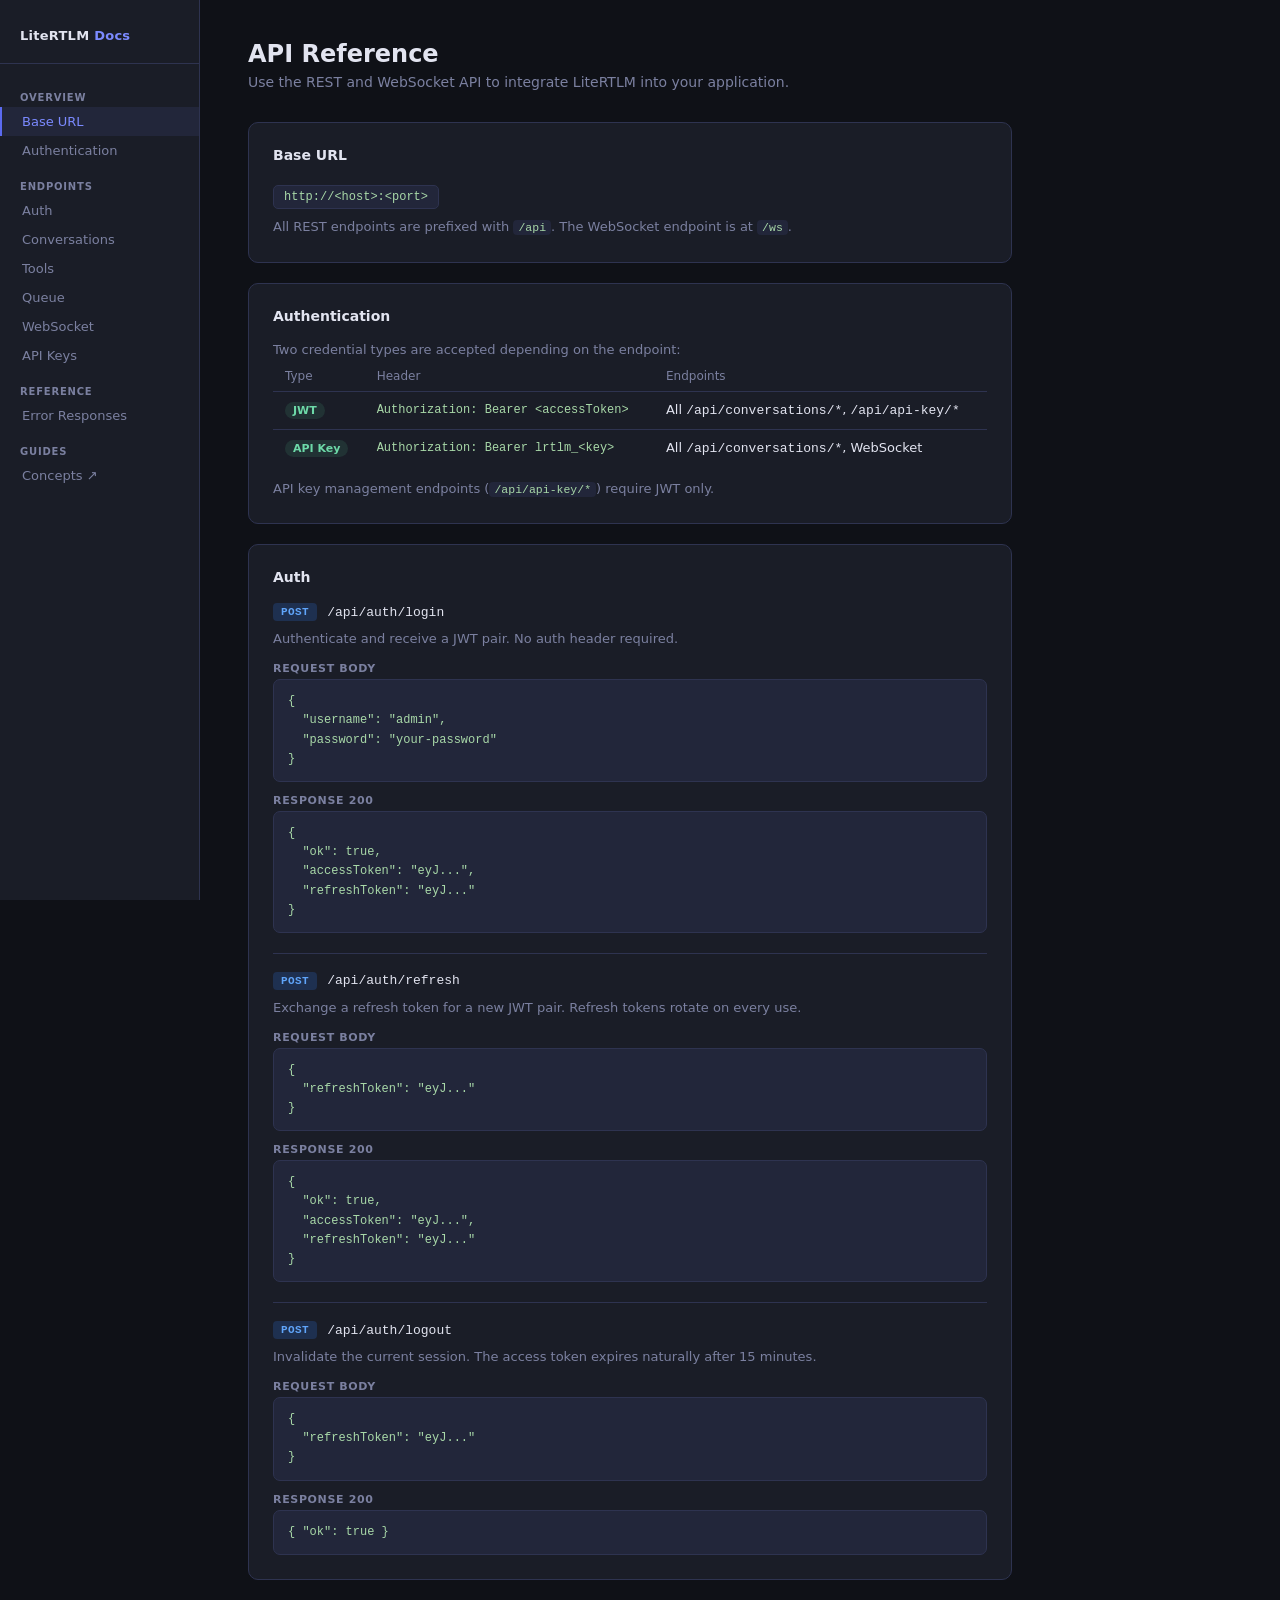
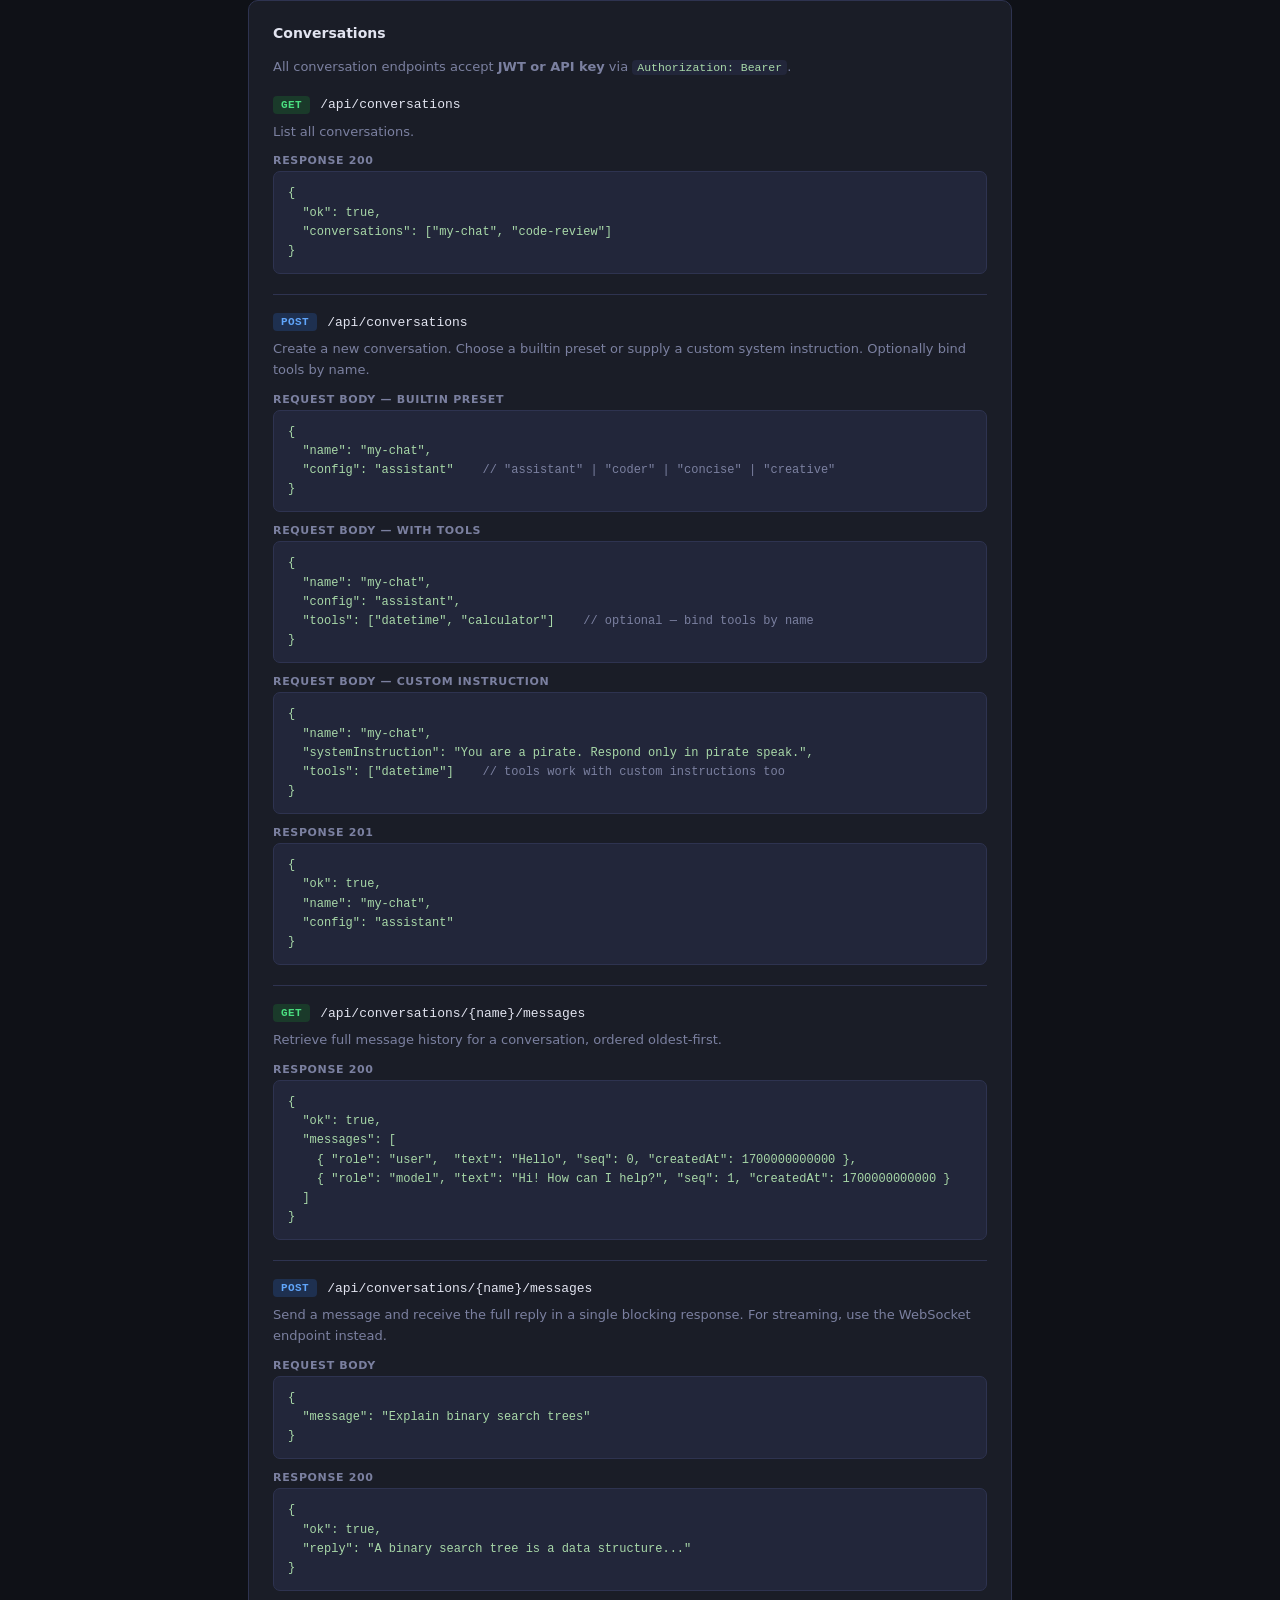
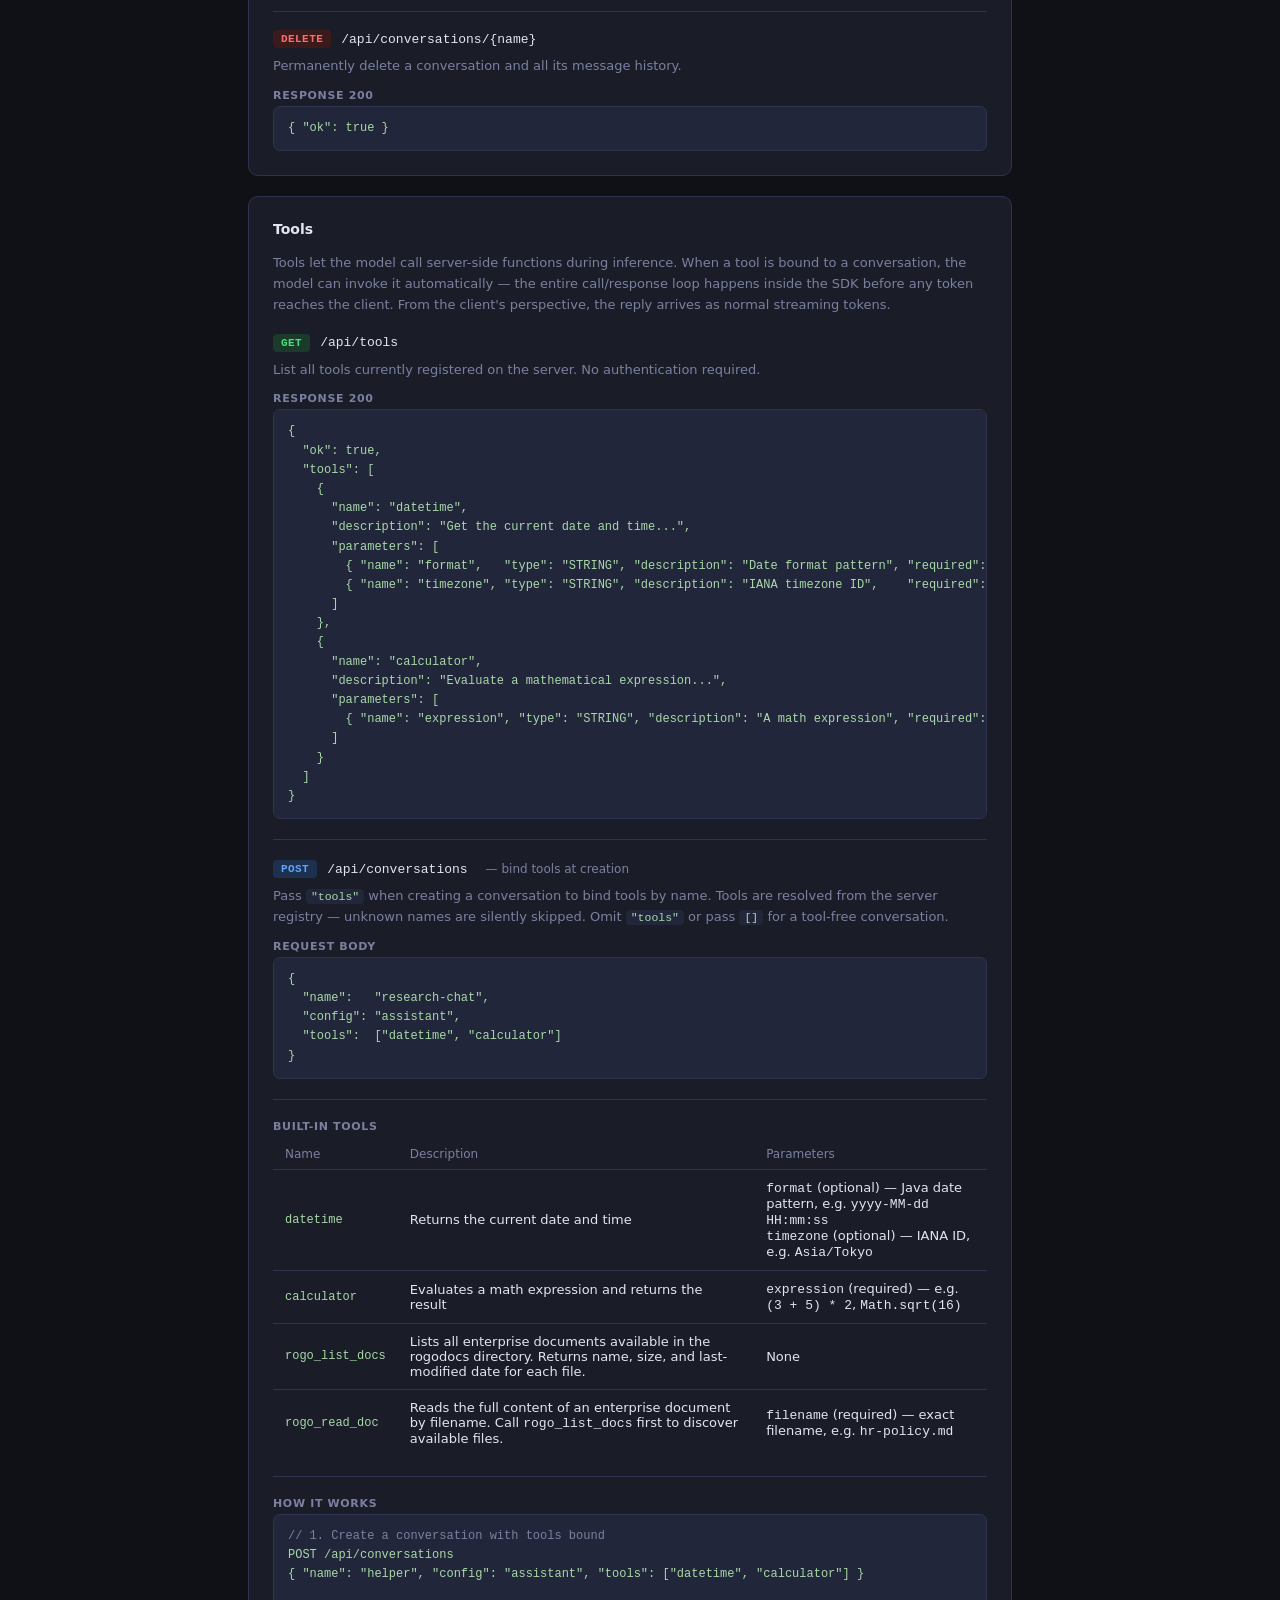
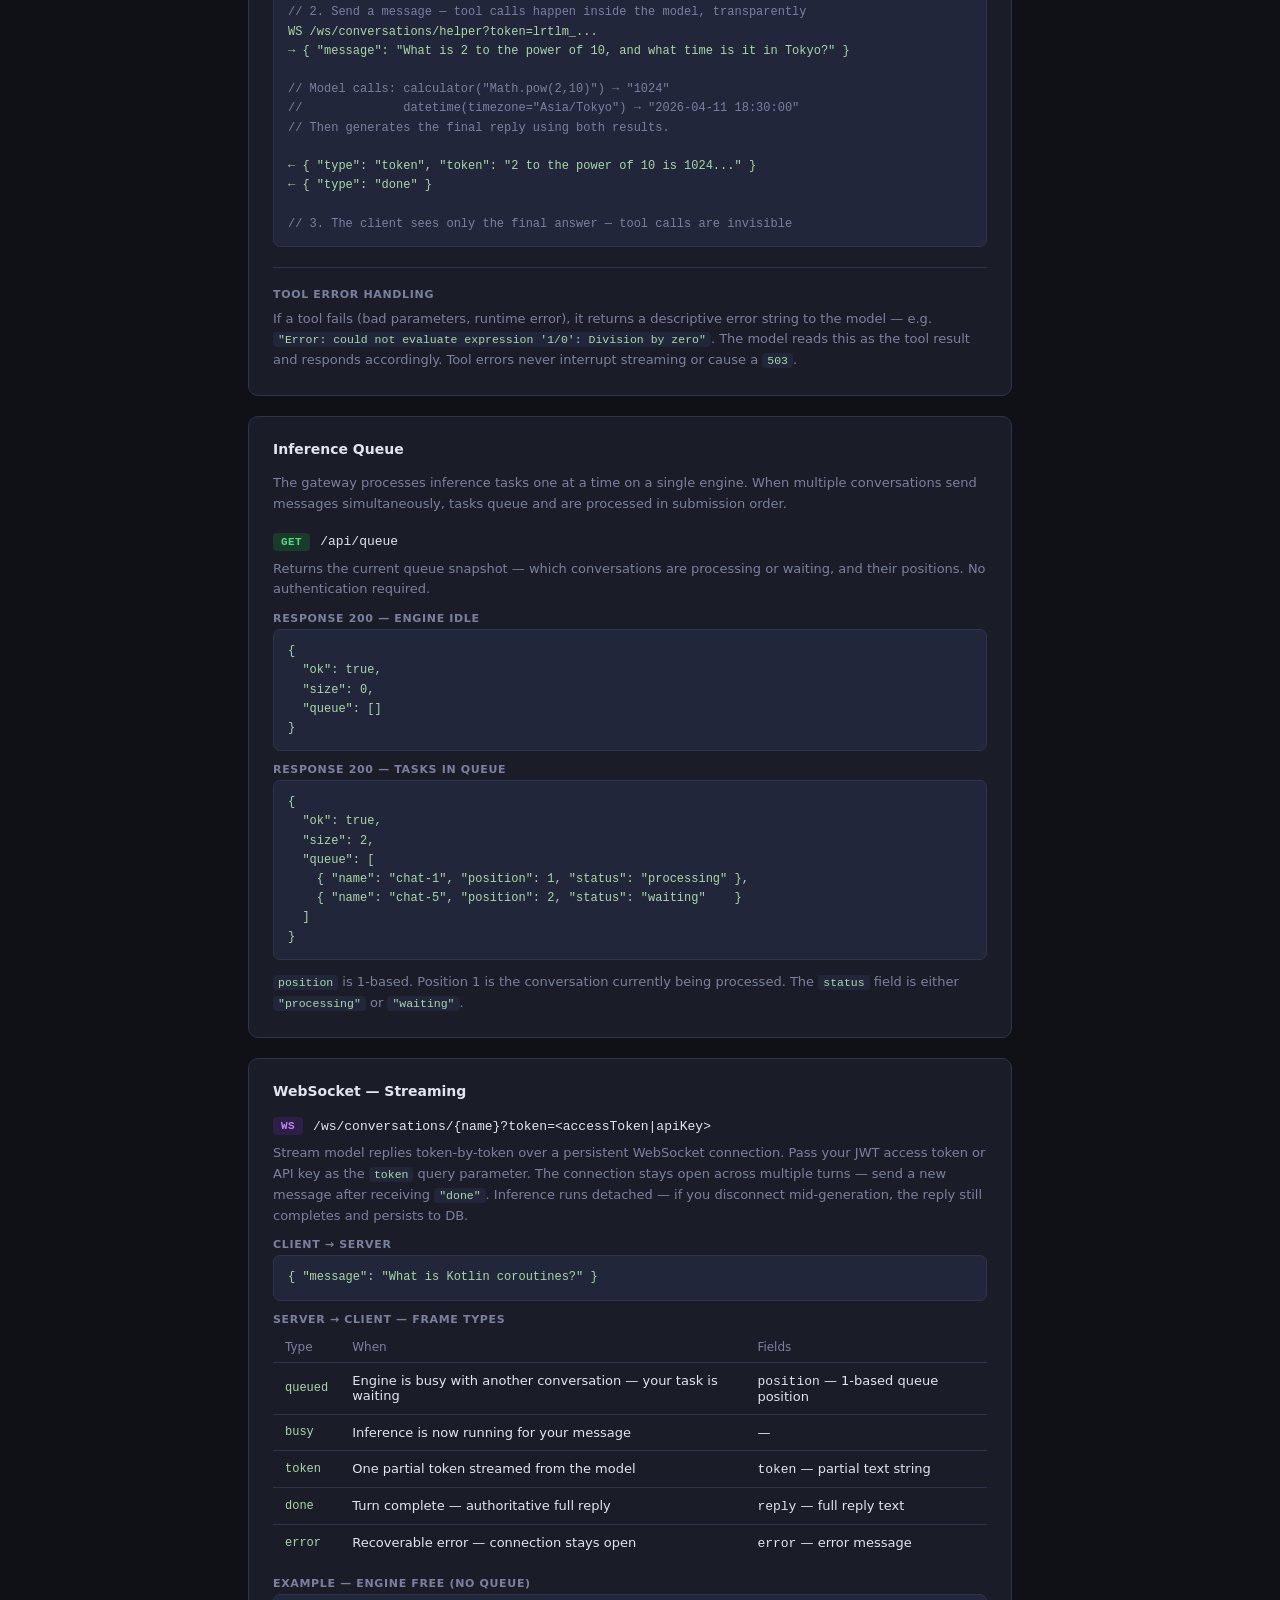
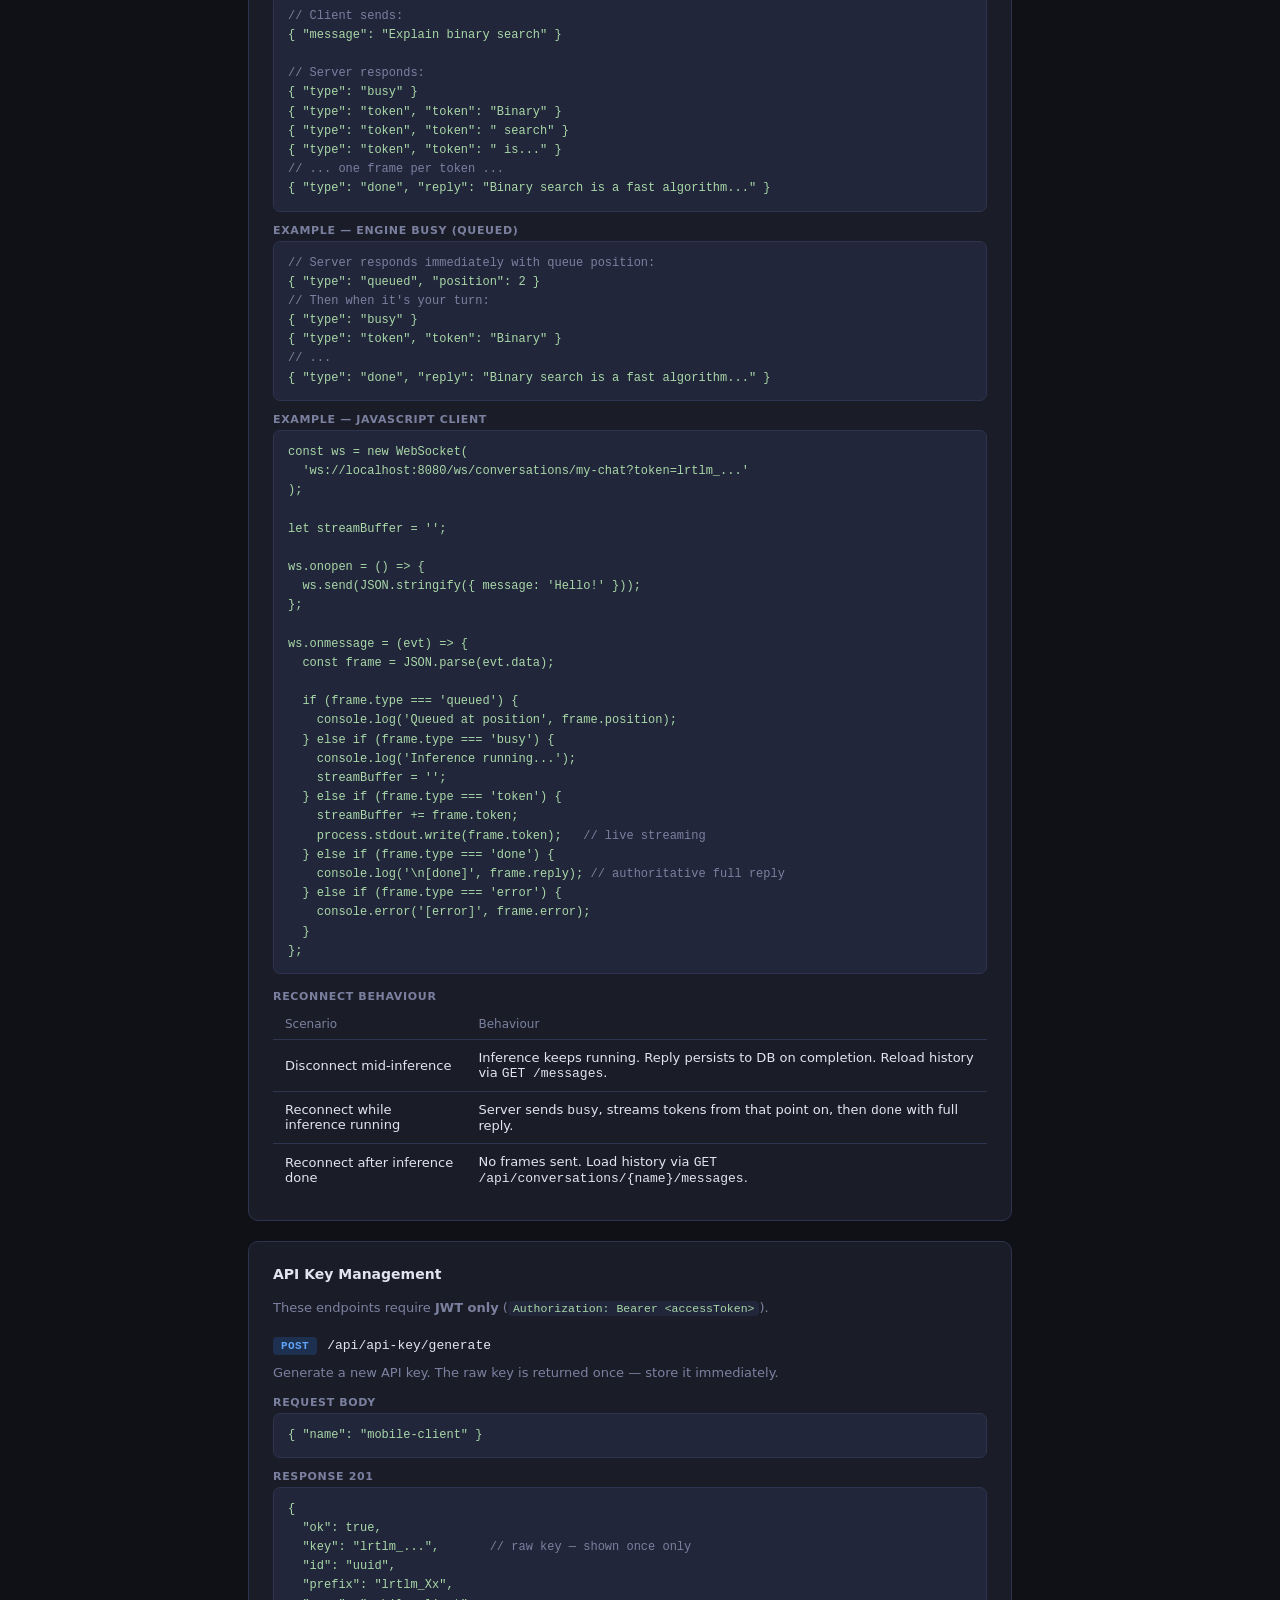
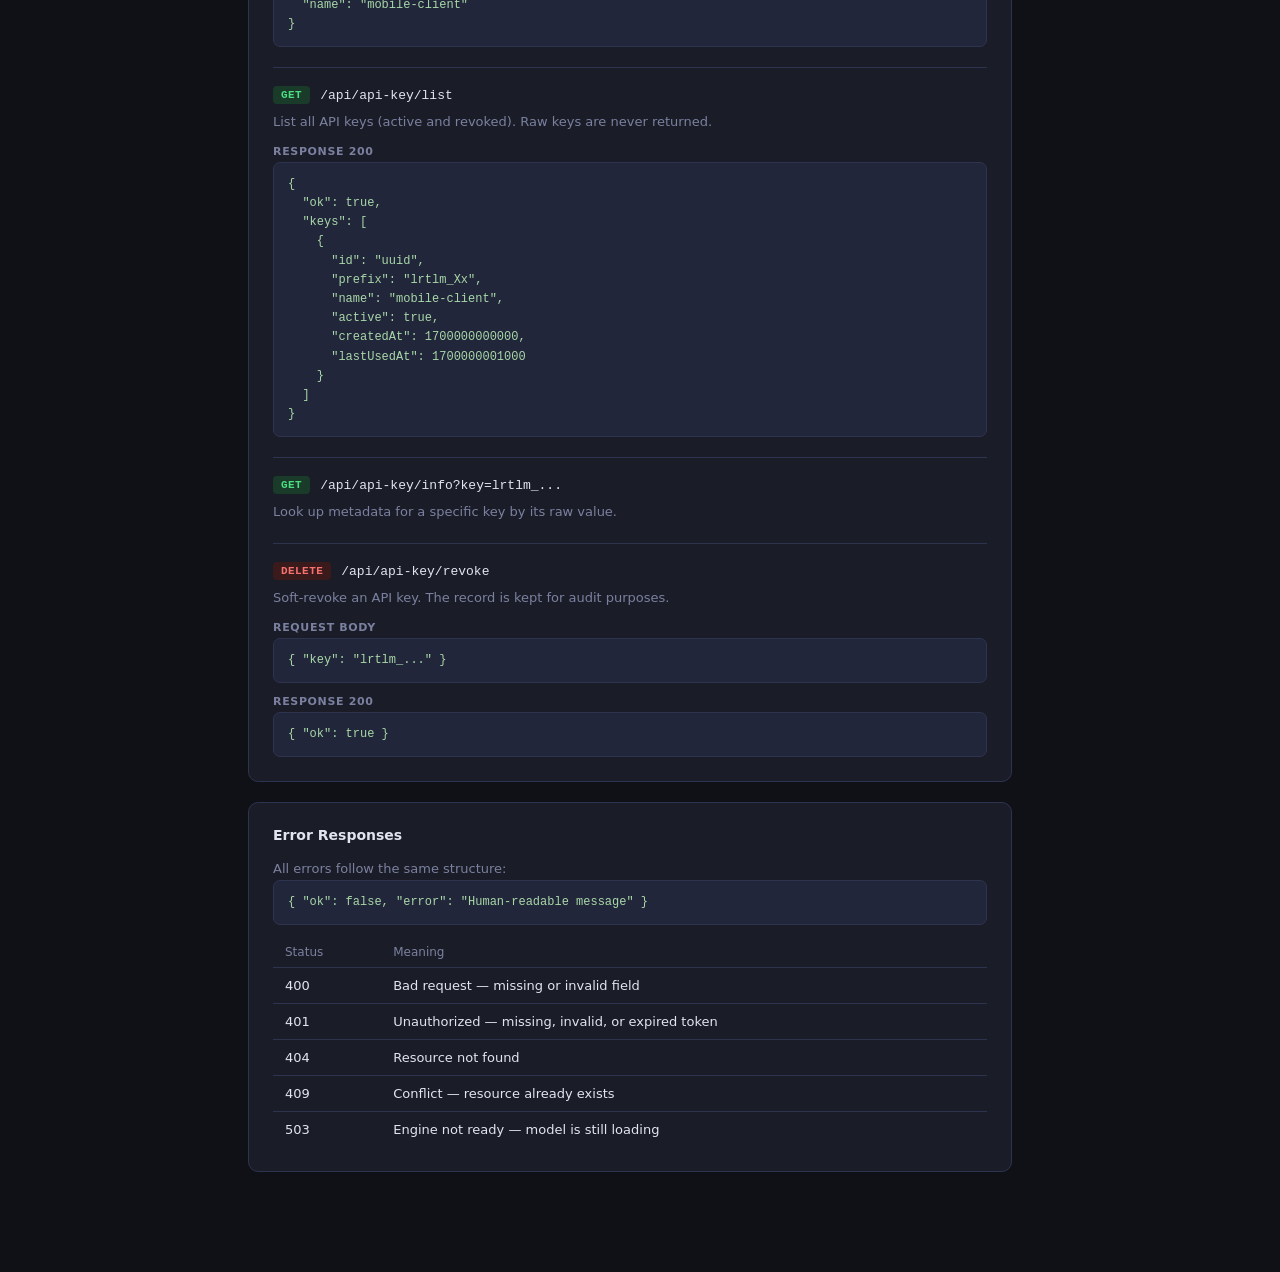
==== commit 452366a6: "feat: add rogo_list_docs and rogo_read_doc tools for enterprise document management" ====
--- a/src/main/resources/static/docs.html
+++ b/src/main/resources/static/docs.html
@@ -103,11 +103,15 @@
     <a href="#docs-auth">Auth</a>
     <a href="#docs-conversations">Conversations</a>
     <a href="#docs-tools">Tools</a>
+    <a href="#docs-queue">Queue</a>
     <a href="#docs-websocket">WebSocket</a>
     <a href="#docs-apikeys">API Keys</a>
 
     <div class="docs-sidebar-section">Reference</div>
     <a href="#docs-errors">Error Responses</a>
+
+    <div class="docs-sidebar-section">Guides</div>
+    <a href="concepts.html">Concepts ↗</a>
   </nav>
 
   <!-- ── Content ──────────────────────────────────────────────────── -->
@@ -369,6 +373,18 @@
               <code>expression</code> (required) — e.g. <code>(3 + 5) * 2</code>, <code>Math.sqrt(16)</code>
             </td>
           </tr>
+          <tr>
+            <td class="monospace">rogo_list_docs</td>
+            <td>Lists all enterprise documents available in the rogodocs directory. Returns name, size, and last-modified date for each file.</td>
+            <td>None</td>
+          </tr>
+          <tr>
+            <td class="monospace">rogo_read_doc</td>
+            <td>Reads the full content of an enterprise document by filename. Call <code>rogo_list_docs</code> first to discover available files.</td>
+            <td>
+              <code>filename</code> (required) — exact filename, e.g. <code>hr-policy.md</code>
+            </td>
+          </tr>
         </tbody>
       </table>
 
@@ -403,6 +419,41 @@
       </p>
     </div>
 
+    <!-- Queue -->
+    <div class="card" id="docs-queue">
+      <div class="card-title">Inference Queue</div>
+      <p class="docs-p">
+        The gateway processes inference tasks one at a time on a single engine.
+        When multiple conversations send messages simultaneously, tasks queue and are
+        processed in submission order.
+      </p>
+
+      <div class="docs-endpoint">
+        <span class="docs-method get">GET</span>
+        <span class="docs-path">/api/queue</span>
+      </div>
+      <p class="docs-p">Returns the current queue snapshot — which conversations are processing or waiting, and their positions. No authentication required.</p>
+      <div class="docs-label">Response 200 — engine idle</div>
+      <pre class="docs-pre">{
+  "ok": true,
+  "size": 0,
+  "queue": []
+}</pre>
+      <div class="docs-label">Response 200 — tasks in queue</div>
+      <pre class="docs-pre">{
+  "ok": true,
+  "size": 2,
+  "queue": [
+    { "name": "chat-1", "position": 1, "status": "processing" },
+    { "name": "chat-5", "position": 2, "status": "waiting"    }
+  ]
+}</pre>
+      <p class="docs-p" style="margin-top:12px;">
+        <code>position</code> is 1-based. Position 1 is the conversation currently being processed.
+        The <code>status</code> field is either <code>"processing"</code> or <code>"waiting"</code>.
+      </p>
+    </div>
+
     <!-- WebSocket -->
     <div class="card" id="docs-websocket">
       <div class="card-title">WebSocket — Streaming</div>
@@ -414,37 +465,112 @@
         Stream model replies token-by-token over a persistent WebSocket connection.
         Pass your JWT access token or API key as the <code>token</code> query parameter.
         The connection stays open across multiple turns — send a new message after receiving <code>"done"</code>.
+        Inference runs detached — if you disconnect mid-generation, the reply still completes and persists to DB.
       </p>
 
-      <div class="docs-label">Client → Server (send message)</div>
+      <div class="docs-label">Client → Server</div>
       <pre class="docs-pre">{ "message": "What is Kotlin coroutines?" }</pre>
 
-      <div class="docs-label">Server → Client (streaming token)</div>
-      <pre class="docs-pre">{ "type": "token", "token": "Kotlin" }
-{ "type": "token", "token": " coroutines" }
-<span class="docs-comment">// ... one frame per token</span></pre>
-
-      <div class="docs-label">Server → Client (turn complete)</div>
-      <pre class="docs-pre">{ "type": "done" }</pre>
-
-      <div class="docs-label">Server → Client (error)</div>
-      <pre class="docs-pre">{ "type": "error", "error": "Conversation 'my-chat' not found" }</pre>
-
-      <div class="docs-label" style="margin-top:16px;">Example — JavaScript</div>
+      <div class="docs-label">Server → Client — frame types</div>
+      <table class="key-table" style="margin-top:6px;margin-bottom:16px;">
+        <thead><tr><th>Type</th><th>When</th><th>Fields</th></tr></thead>
+        <tbody>
+          <tr>
+            <td class="monospace">queued</td>
+            <td>Engine is busy with another conversation — your task is waiting</td>
+            <td><code>position</code> — 1-based queue position</td>
+          </tr>
+          <tr>
+            <td class="monospace">busy</td>
+            <td>Inference is now running for your message</td>
+            <td>—</td>
+          </tr>
+          <tr>
+            <td class="monospace">token</td>
+            <td>One partial token streamed from the model</td>
+            <td><code>token</code> — partial text string</td>
+          </tr>
+          <tr>
+            <td class="monospace">done</td>
+            <td>Turn complete — authoritative full reply</td>
+            <td><code>reply</code> — full reply text</td>
+          </tr>
+          <tr>
+            <td class="monospace">error</td>
+            <td>Recoverable error — connection stays open</td>
+            <td><code>error</code> — error message</td>
+          </tr>
+        </tbody>
+      </table>
+
+      <div class="docs-label">Example — engine free (no queue)</div>
+      <pre class="docs-pre"><span class="docs-comment">// Client sends:</span>
+{ "message": "Explain binary search" }
+
+<span class="docs-comment">// Server responds:</span>
+{ "type": "busy" }
+{ "type": "token", "token": "Binary" }
+{ "type": "token", "token": " search" }
+{ "type": "token", "token": " is..." }
+<span class="docs-comment">// ... one frame per token ...</span>
+{ "type": "done", "reply": "Binary search is a fast algorithm..." }</pre>
+
+      <div class="docs-label">Example — engine busy (queued)</div>
+      <pre class="docs-pre"><span class="docs-comment">// Server responds immediately with queue position:</span>
+{ "type": "queued", "position": 2 }
+<span class="docs-comment">// Then when it's your turn:</span>
+{ "type": "busy" }
+{ "type": "token", "token": "Binary" }
+<span class="docs-comment">// ...</span>
+{ "type": "done", "reply": "Binary search is a fast algorithm..." }</pre>
+
+      <div class="docs-label">Example — JavaScript client</div>
       <pre class="docs-pre">const ws = new WebSocket(
   'ws://localhost:8080/ws/conversations/my-chat?token=lrtlm_...'
 );
 
+let streamBuffer = '';
+
 ws.onopen = () => {
   ws.send(JSON.stringify({ message: 'Hello!' }));
 };
 
 ws.onmessage = (evt) => {
   const frame = JSON.parse(evt.data);
-  if (frame.type === 'token') process.stdout.write(frame.token);
-  if (frame.type === 'done')  console.log('\n[done]');
-  if (frame.type === 'error') console.error('[error]', frame.error);
+
+  if (frame.type === 'queued') {
+    console.log('Queued at position', frame.position);
+  } else if (frame.type === 'busy') {
+    console.log('Inference running...');
+    streamBuffer = '';
+  } else if (frame.type === 'token') {
+    streamBuffer += frame.token;
+    process.stdout.write(frame.token);   <span class="docs-comment">// live streaming</span>
+  } else if (frame.type === 'done') {
+    console.log('\n[done]', frame.reply); <span class="docs-comment">// authoritative full reply</span>
+  } else if (frame.type === 'error') {
+    console.error('[error]', frame.error);
+  }
 };</pre>
+
+      <div class="docs-label" style="margin-top:16px;">Reconnect behaviour</div>
+      <table class="key-table" style="margin-top:6px;">
+        <thead><tr><th>Scenario</th><th>Behaviour</th></tr></thead>
+        <tbody>
+          <tr>
+            <td>Disconnect mid-inference</td>
+            <td>Inference keeps running. Reply persists to DB on completion. Reload history via <code>GET /messages</code>.</td>
+          </tr>
+          <tr>
+            <td>Reconnect while inference running</td>
+            <td>Server sends <code>busy</code>, streams tokens from that point on, then <code>done</code> with full reply.</td>
+          </tr>
+          <tr>
+            <td>Reconnect after inference done</td>
+            <td>No frames sent. Load history via <code>GET /api/conversations/{name}/messages</code>.</td>
+          </tr>
+        </tbody>
+      </table>
     </div>
 
     <!-- API Keys -->
--- a/src/main/resources/static/app.css
+++ b/src/main/resources/static/app.css
@@ -244,6 +244,22 @@
 .conv-item:hover .del-conv { opacity: 1; }
 .conv-item .del-conv:hover  { color: var(--danger); background: rgba(224,91,91,.12); }
 
+.conv-item-actions {
+  display: flex; align-items: center; gap: 2px;
+  flex-shrink: 0;
+}
+.conv-item .edit-conv {
+  color: var(--text-dim);
+  font-size: 13px;
+  line-height: 1;
+  opacity: 0;
+  padding: 0 3px;
+  border-radius: 3px;
+  flex-shrink: 0;
+}
+.conv-item:hover .edit-conv { opacity: 1; }
+.conv-item .edit-conv:hover  { color: var(--accent-h); background: rgba(91,106,240,.12); }
+
 /* ── Chat area ────────────────────────────────────────────────────────── */
 .conv-main {
   flex: 1;
@@ -353,7 +369,7 @@
   margin-bottom: 6px;
 }
 
-/* Streaming cursor */
+/* Streaming cursor — kept for potential future use */
 .msg-bubble.streaming { opacity: .85; white-space: pre-wrap; }
 .msg-bubble.streaming::after {
   content: '▋';
@@ -362,6 +378,64 @@
   color: var(--accent);
 }
 @keyframes blink { 0%,100% { opacity: 1; } 50% { opacity: 0; } }
+
+/* Stateless badge — toolbar */
+.stateless-badge {
+  display: inline-flex;
+  align-items: center;
+  padding: 2px 7px;
+  border-radius: 4px;
+  font-size: 11px;
+  font-weight: 600;
+  letter-spacing: .03em;
+  background: rgba(250,204,21,.12);
+  color: #facc15;
+  border: 1px solid rgba(250,204,21,.25);
+  margin-left: 6px;
+  flex-shrink: 0;
+}
+
+/* Stateless dot — conv list item */
+.conv-stateless-dot {
+  display: inline-block;
+  width: 6px; height: 6px;
+  border-radius: 50%;
+  background: #facc15;
+  margin-left: 5px;
+  vertical-align: middle;
+  opacity: .8;
+  flex-shrink: 0;
+}
+.msg-bubble.thinking {
+  opacity: .7;
+  font-style: italic;
+  color: var(--text-dim);
+}
+.msg-bubble.queued {
+  opacity: .7;
+  font-style: italic;
+  color: var(--text-dim);
+}
+.msg-bubble.thinking::after {
+  content: '';
+  display: inline-block;
+  width: 6px; height: 6px;
+  background: var(--accent);
+  border-radius: 50%;
+  margin-left: 6px;
+  animation: pulse 1s ease-in-out infinite;
+  vertical-align: middle;
+}
+@keyframes pulse { 0%,100% { opacity: 1; transform: scale(1); } 50% { opacity: .4; transform: scale(.7); } }
+
+/* Blinking cursor while tokens are streaming in */
+.streaming-bubble .msg-bubble::after {
+  content: '▋';
+  display: inline;
+  color: var(--accent);
+  animation: blink-cursor .7s step-end infinite;
+}
+@keyframes blink-cursor { 0%,100% { opacity: 1; } 50% { opacity: 0; } }
 
 /* ── Markdown inside model bubbles ────────────────────────────────────── */
 .msg-bubble.markdown { white-space: normal; }
@@ -639,6 +713,7 @@
 }
 .docs-method.get    { background: #1a3a2a; color: #4ade80; }
 .docs-method.post   { background: #1e3050; color: #60a5fa; }
+.docs-method.patch  { background: #2a2810; color: #facc15; }
 .docs-method.delete { background: #3a1a1a; color: #f87171; }
 .docs-method.ws     { background: #2d1f45; color: #c084fc; }
 .docs-path {
@@ -660,3 +735,85 @@
   border: none; border-top: 1px solid var(--border);
   margin: 20px 0 0;
 }
+
+/* ── Queue page ──────────────────────────────────────────────────────── */
+.queue-status {
+  display: flex;
+  flex-direction: column;
+  align-items: center;
+  gap: 12px;
+  padding: 32px 0;
+}
+.queue-size-display {
+  display: flex;
+  flex-direction: column;
+  align-items: center;
+  gap: 4px;
+}
+.queue-size-number {
+  font-size: 48px;
+  font-weight: 700;
+  color: var(--accent);
+  line-height: 1;
+}
+.queue-size-label {
+  font-size: 13px;
+  color: var(--text-dim);
+}
+.queue-engine-status {
+  font-size: 13px;
+  color: var(--text-dim);
+  background: var(--surface2);
+  padding: 6px 14px;
+  border-radius: 6px;
+}
+
+/* Nav queue badge */
+.nav-queue-badge {
+  display: inline-flex;
+  align-items: center;
+  justify-content: center;
+  min-width: 18px;
+  height: 18px;
+  padding: 0 5px;
+  border-radius: 9px;
+  background: var(--accent);
+  color: #fff;
+  font-size: 11px;
+  font-weight: 600;
+  margin-left: auto;
+}
+
+/* Queue table */
+.queue-table {
+  width: 100%;
+  border-collapse: collapse;
+  font-size: 13px;
+}
+.queue-table th {
+  text-align: left;
+  padding: 8px 12px;
+  color: var(--text-dim);
+  font-weight: 500;
+  border-bottom: 1px solid var(--border);
+}
+.queue-table td {
+  padding: 10px 12px;
+  border-bottom: 1px solid var(--border);
+}
+.queue-table tr:last-child td { border-bottom: none; }
+.queue-status-badge {
+  display: inline-block;
+  padding: 2px 8px;
+  border-radius: 4px;
+  font-size: 11px;
+  font-weight: 600;
+}
+.queue-status-processing {
+  background: rgba(99,102,241,.15);
+  color: var(--accent);
+}
+.queue-status-waiting {
+  background: rgba(250,204,21,.1);
+  color: #facc15;
+}
